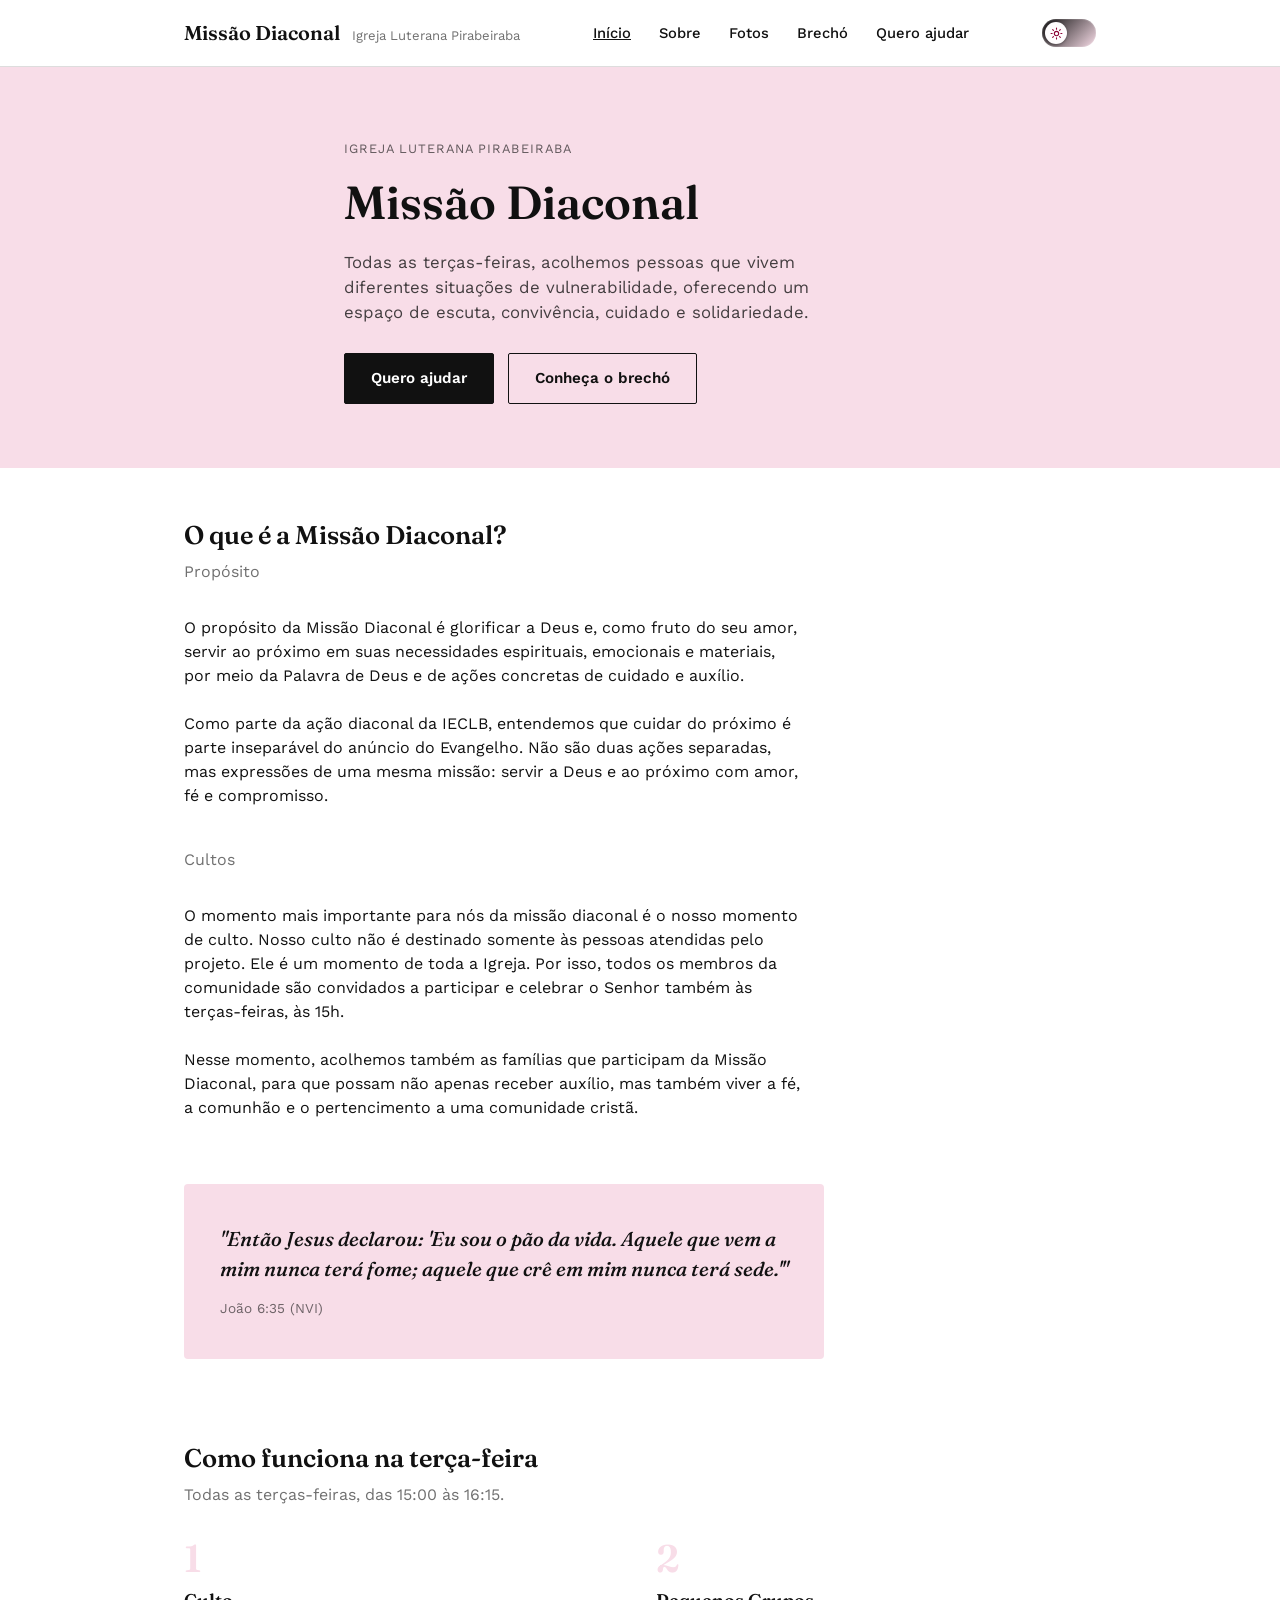
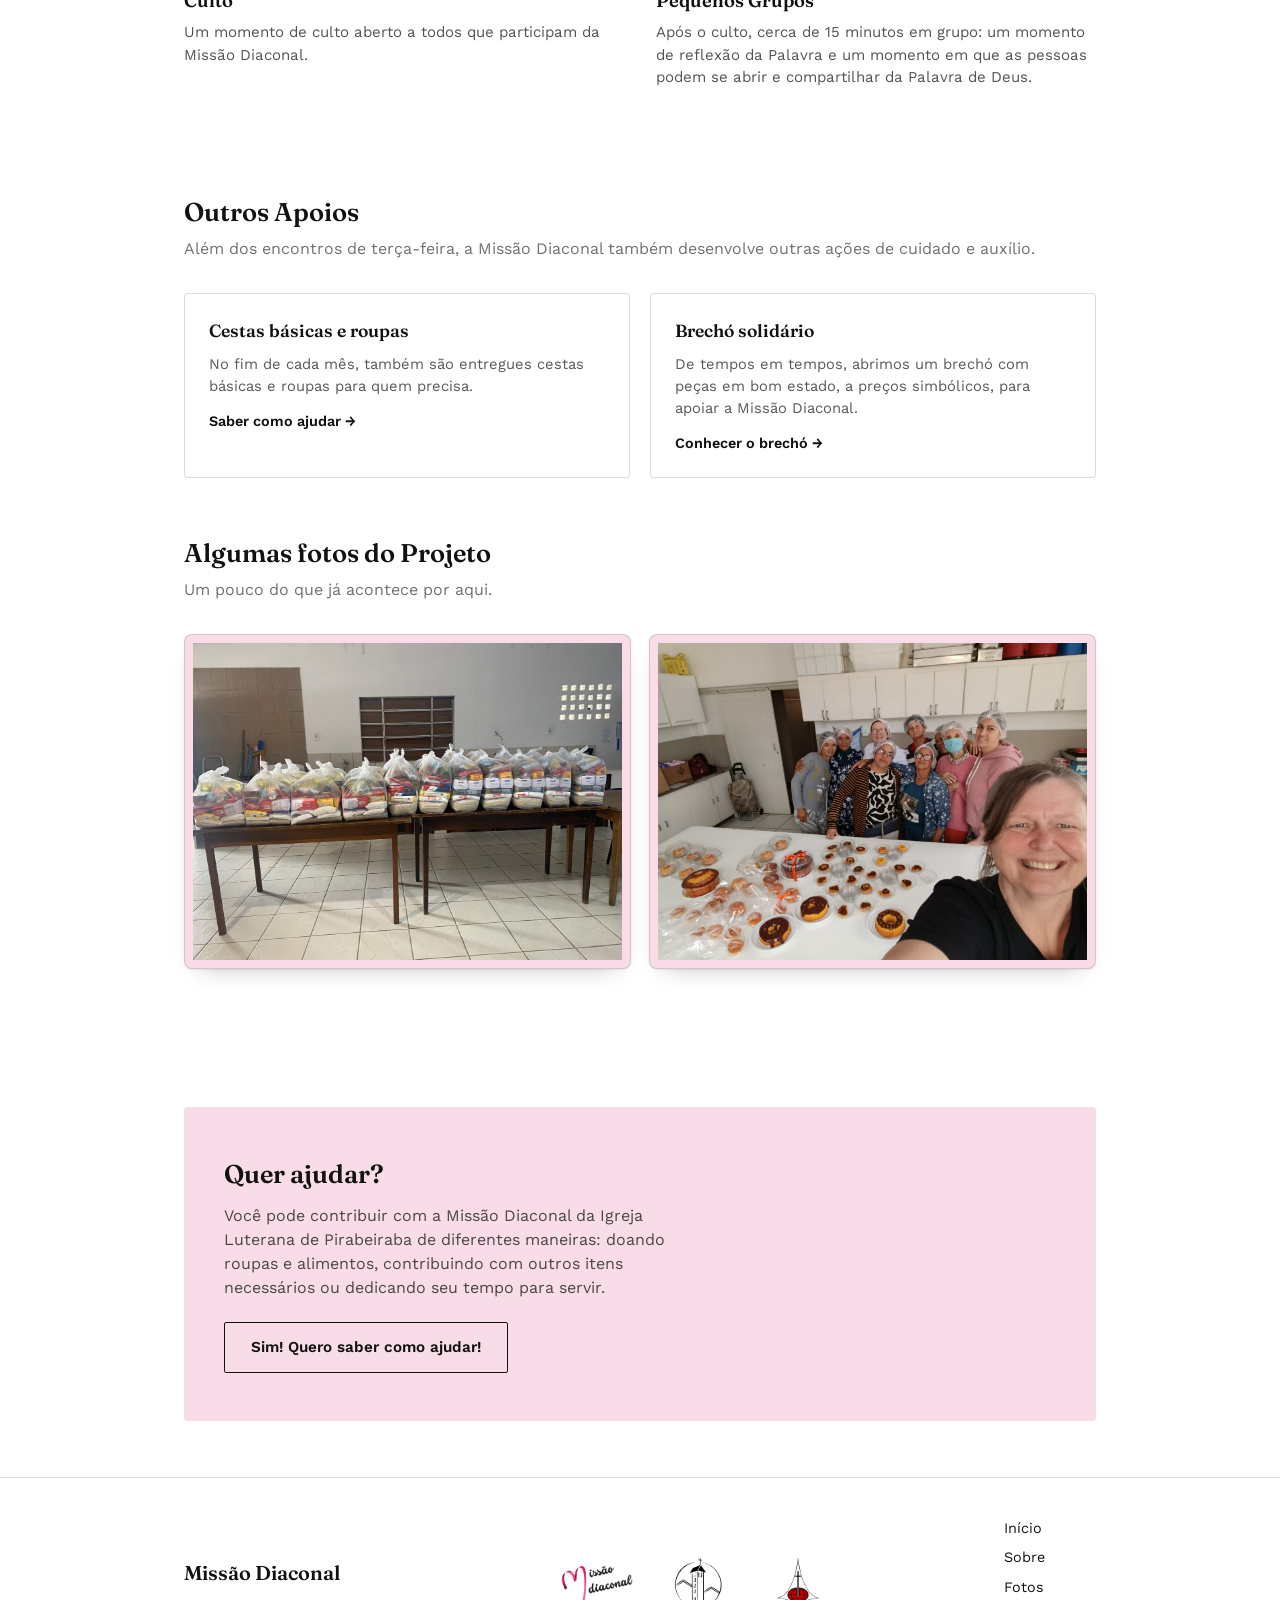
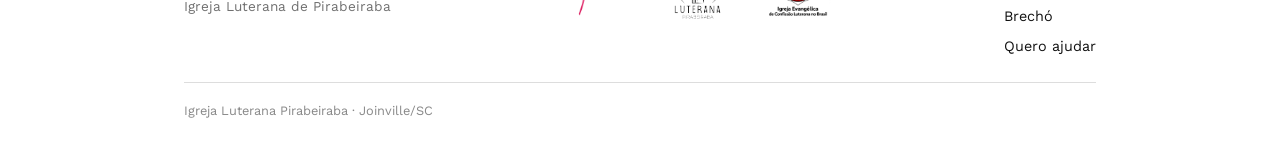
==== index.html @ 66d5d5a7 "Versão 1.2.1 - Atualiza a cor do tema para branco em ajudar.html, brecho.html e index.html" ====
<!DOCTYPE html>
<html lang="pt-BR">

<head>
<script>
(function(){
  var t = localStorage.getItem('md-theme');
  if(!t){ t = window.matchMedia('(prefers-color-scheme: dark)').matches ? 'dark' : 'light'; }
  if(t === 'dark'){ document.documentElement.setAttribute('data-theme','dark'); }
})();
</script>
<meta charset="UTF-8">
<meta name="viewport" content="width=device-width, initial-scale=1.0">
<title>Home — Missão Diaconal</title>
<meta name="description" content="Missão Diaconal da Igreja Luterana de Pirabeiraba: acolhimento, culto de terça-feira e apoio a quem vive situações de vulnerabilidade.">
<link rel="canonical" href="https://luterana-pirabeiraba.github.io/missao-diaconal/index.html">
<meta name="theme-color" content="#ffffff">
<meta property="og:type" content="website">
<meta property="og:locale" content="pt_BR">
<meta property="og:site_name" content="Missão Diaconal — Igreja Luterana Pirabeiraba">
<meta property="og:title" content="Missão Diaconal — Igreja Luterana Pirabeiraba">
<meta property="og:description" content="Missão Diaconal da Igreja Luterana de Pirabeiraba: acolhimento, culto de terça-feira e apoio a quem vive situações de vulnerabilidade.">
<meta property="og:url" content="https://luterana-pirabeiraba.github.io/missao-diaconal/index.html">
<meta property="og:image" content="https://luterana-pirabeiraba.github.io/missao-diaconal/img/logos/logo_missao_diaconal1.png">
<meta name="twitter:card" content="summary_large_image">
<link rel="preconnect" href="https://fonts.googleapis.com">
<link rel="preconnect" href="https://fonts.gstatic.com" crossorigin>
<link href="https://fonts.googleapis.com/css2?family=Fraunces:ital,opsz,wght@0,9..144,400;0,9..144,600;1,9..144,500&family=Work+Sans:wght@400;500;600&display=swap" rel="stylesheet">
<link rel="stylesheet" href="css/style.css">
<link rel="icon" type="image/png" href="img/logos/logo_missao_diaconal4.png">
</head>

<body>

<header class="site-header">
  <div class="wrap header-inner">
    <div class="brand-block">
      <a href="index.html" class="brand">Missão Diaconal</a>
      <a href="https://linktr.ee/luteranapirabeiraba" target="_blank" rel="noopener" class="brand-sub">Igreja Luterana Pirabeiraba</a>
    </div>

    <nav class="main-nav" id="main-nav" aria-label="Navegação principal">
      <a href="index.html#" aria-current="page">Início</a>
      <a href="#sobre">Sobre</a>
      <a href="#fotos">Fotos</a>
      <a href="brecho.html">Brechó</a>
      <a href="ajudar.html">Quero ajudar</a>
    </nav>

    <div class="header-actions">
      <button class="theme-toggle" id="theme-toggle" type="button" aria-label="Alternar modo escuro">
        <span class="toggle-knob">
          <svg class="icon-sun" viewBox="0 0 24 24" fill="none" stroke="currentColor" stroke-width="2" stroke-linecap="round" stroke-linejoin="round"><circle cx="12" cy="12" r="4"></circle><path d="M12 2v2M12 20v2M4.93 4.93l1.41 1.41M17.66 17.66l1.41 1.41M2 12h2M20 12h2M6.34 17.66l-1.41 1.41M19.07 4.93l-1.41 1.41"/></svg>
          <svg class="icon-moon" viewBox="0 0 24 24" fill="none" stroke="currentColor" stroke-width="2" stroke-linecap="round" stroke-linejoin="round"><path d="M21 12.79A9 9 0 1 1 11.21 3 7 7 0 0 0 21 12.79z"/></svg>
        </span>
      </button>

      <button class="menu-toggle" id="menu-toggle" aria-label="Abrir menu" aria-expanded="false" aria-controls="main-nav">
        <span></span>
      </button>
    </div>
  </div>
</header>

<section class="hero" id="topo">
  <div class="wrap hero-inner">
    <p class="eyebrow">Igreja Luterana Pirabeiraba</p>
    <h1>Missão Diaconal</h1>
    <p class="hero-lede">
      Todas as terças-feiras, acolhemos pessoas que vivem diferentes
      situações de vulnerabilidade, oferecendo um espaço de
      escuta, convivência, cuidado e solidariedade.
    </p>
    <div class="hero-actions">
      <a href="ajudar.html" class="btn btn-primary">Quero ajudar</a>
      <a href="brecho.html" class="btn btn-outline">Conheça o brechó</a>
    </div>
  </div>
</section>

<main class="wrap">

  <section class="section" id="sobre">
    <h2 class="section-label">O que é a Missão Diaconal?</h2>
    <p class="section-lede">Propósito</p>
    <div class="about-inner">
      <p>
        O propósito da Missão Diaconal é glorificar a Deus
        e, como fruto do seu amor, servir ao próximo em
        suas necessidades espirituais, emocionais e
        materiais, por meio da Palavra de Deus e de ações
        concretas de cuidado e auxílio.
        <br><br>
        Como parte da ação diaconal da IECLB, entendemos
        que cuidar do próximo é parte inseparável do anúncio
        do Evangelho. Não são duas ações separadas, mas
        expressões de uma mesma missão: servir a Deus e
        ao próximo com amor, fé e compromisso.
      </p>
    </div>
    <br>
    <p class="section-lede">Cultos</p>
    <div class="about-inner">
      <p>
        O momento mais importante para nós da missão diaconal é
        o nosso momento de culto.
        Nosso culto não é destinado somente às
        pessoas atendidas pelo projeto.
        Ele é um momento de toda a Igreja.
        Por isso, todos os membros da comunidade
        são convidados a participar e celebrar o
        Senhor também às terças-feiras, às 15h.
        <br><br>
        Nesse momento, acolhemos também as
        famílias que participam da Missão Diaconal,
        para que possam não apenas receber auxílio,
        mas também viver a fé, a comunhão e o
        pertencimento a uma comunidade cristã.
      </p>
    </div>
  </section>

  <section class="verse-section">
    <div class="verse-block">
      <p class="verse-text">
        "Então Jesus declarou: 'Eu sou o pão da vida.
        Aquele que vem a mim nunca terá fome;
        aquele que crê em mim nunca terá sede.'"
      </p>
      <p class="verse-ref">João 6:35 (NVI)</p>
    </div>
  </section>

  <section class="steps-section">
    <h2 class="section-label">Como funciona na terça-feira</h2>
    <p class="section-lede">
      Todas as terças-feiras, das 15:00 às 16:15.
    </p>

    <div class="steps-grid">
      <div class="step">
        <div class="step-num">1</div>
        <h3>Culto</h3>
        <p>Um momento de culto aberto a todos que participam
          da Missão Diaconal.</p>
      </div>

      <div class="step">
        <div class="step-num">2</div>
        <h3>Pequenos Grupos</h3>
        <p>Após o culto, cerca de 15 minutos em grupo: um
          momento de reflexão da Palavra e um momento em
          que as pessoas podem se abrir e compartilhar
          da Palavra de Deus.</p>
      </div>

    </div>
  </section>

  <section class="section">
    <h2 class="section-label">Outros Apoios</h2>
    <p class="section-lede">
      Além dos encontros de terça-feira,
      a Missão Diaconal também desenvolve
      outras ações de cuidado e auxílio.
    </p>

    <div class="link-card-grid">
      <a href="ajudar.html" class="inline-link-card">
        <h3>Cestas básicas e roupas</h3>
        <p>No fim de cada mês, também são entregues cestas
          básicas e roupas para quem precisa.</p>
          <span class="arrow">Saber como ajudar →</span>
      </a>

      <a href="brecho.html" class="inline-link-card">
        <h3>Brechó solidário</h3>
        <p>De tempos em tempos, abrimos um brechó com peças em bom estado,
          a preços simbólicos, para apoiar a Missão Diaconal.</p>
        <span class="arrow">Conhecer o brechó →</span>
      </a>
    </div>

  </section>

  <section class="gallery-section" id="fotos">
    <h2 class="section-label">Algumas fotos do Projeto</h2>
    <p class="section-lede">
      Um pouco do que já acontece por aqui.
    </p>

    <div class="gallery-grid">

      <div class="gallery-item">
        <img src="img/missao_diaconal/cestas_basicas.jpeg" alt="Cestas Básicas" loading="lazy">
      </div>

      <div class="gallery-item">
        <img src="img/missao_diaconal/curso_culinaria_2025.jpeg" alt="Curso de Culínaria 2025" loading="lazy">
      </div>

    </div>
  </section>

  <section class="cta-band">
    <div class="cta-band-inner">
      <h2>Quer ajudar?</h2>
      <p>
        Você pode contribuir com a Missão Diaconal
        da Igreja Luterana de Pirabeiraba de
        diferentes maneiras: doando roupas e
        alimentos, contribuindo com outros itens
        necessários ou dedicando seu tempo para servir.
      </p>
      <a href="ajudar.html" class="btn btn-outline">
        Sim! Quero saber como ajudar!
      </a>
    </div>
  </section>

</main>

<footer class="site-footer">
  <div class="wrap">

    <div class="footer-top">

      <div class="footer-brand">
        <span class="brand">Missão Diaconal</span>
        <p>Igreja Luterana de Pirabeiraba</p>
      </div>

      <div class="footer-logos" aria-hidden="true">
        <img
          src="img/logos/logo_missao_diaconal3.png"
          alt="Missão Diaconal"
          class="footer-logo"
        >

        <img
          src="img/logos/logo_igreja_preto.png"
          alt="Igreja Luterana Pirabeiraba"
          class="footer-logo"
        >

        <img
          src="img/logos/logo_IECLB.png"
          alt="IECLB"
          class="footer-logo"
        >
      </div>

      <nav class="footer-nav" aria-label="Links do rodapé">
        <a href="index.html#">Início</a>
        <a href="#sobre">Sobre</a>
        <a href="#fotos">Fotos</a>
        <a href="brecho.html">Brechó</a>
        <a href="ajudar.html">Quero ajudar</a>
      </nav>

    </div>

    <div class="footer-bottom">
      <span>Igreja Luterana Pirabeiraba · Joinville/SC</span>
    </div>

  </div>
</footer>

<script src="js/main.js" defer></script>
</body>
</html>
---- css/style.css ----
/* ===========================================================
   ESTILO DO SITE — Missão Diaconal
   Este arquivo controla a aparência das páginas
   Editar aqui muda o site inteiro.
   =========================================================== */

/* ---------- Cores e fontes (mude aqui para trocar a paleta) ---------- */
:root{
  --white: #FFFFFF;
  --black: #111111;
  --beige: #EDE5D8;
  --beige-deep: #DCC9A3;
  --tertiary: #F8DDE8;
  --line: rgba(var(--ink-rgb),0.14);
  --ink-rgb: 17,17,17;
  --btn-primary-hover: #322f2b;
  --font-display: "Fraunces", serif;
  --font-body: "Work Sans", sans-serif;
}

/* ---------- Modo escuro ----------
   Ativado via [data-theme="dark"] no <html>, controlado pelo botão
   .theme-toggle (ver main.js). Fica salvo no localStorage. */
[data-theme="dark"]{
  --white: #0D0D0D;
  --black: #FFFDFE;
  --beige: #211219;
  --beige-deep: #D90769;
  --tertiary: #D90769;
  --ink-rgb: 255,253,254;
  --btn-primary-hover: #DAD8D8;
}
[data-theme="dark"] .site-header{ background: var(--white); }
[data-theme="dark"] .modal-overlay{ background: rgba(0,0,0,0.72); }
[data-theme="dark"] .footer-logo{ background: #FFFDFE; }

*{ box-sizing: border-box; }
html{ scroll-behavior: smooth; }
body{
  margin:0;
  background: var(--white);
  color: var(--black);
  font-family: var(--font-body);
  line-height: 1.5;
  transition: background 0.25s ease, color 0.25s ease;
}
a{ color: inherit; }
img{ max-width: 100%; display:block; }
.wrap{ max-width: 960px; margin: 0 auto; padding: 0 24px; }
:focus-visible{ outline: 2px solid var(--black); outline-offset: 3px; }

/* ---------- Cabeçalho (header) ---------- */
.site-header{ border-bottom: 1px solid var(--line); position: sticky; top:0; background: var(--white); z-index: 40; }
.header-inner{ display:flex; align-items:center; justify-content: space-between; gap: 20px; padding: 18px 24px; position: relative; }
.brand-block{ display:flex; align-items:baseline; gap: 12px; flex-wrap: wrap; }
.brand{ font-family: var(--font-display); font-weight: 600; font-size: 1.25rem; text-decoration:none; }
.brand-sub{ font-size: 0.82rem; color: rgba(var(--ink-rgb),0.6); text-decoration:none; }
a.brand-sub:hover{ text-decoration: underline; }

.main-nav{ display:flex; align-items:center; gap: 28px; }
.main-nav a{ font-size: 0.92rem; text-decoration:none; font-weight: 500; }
.main-nav a:hover{ text-decoration: underline; }
.main-nav a[aria-current="page"]{ text-decoration: underline; }

.header-actions{ display:flex; align-items:center; gap: 14px; }

.menu-toggle{
  display:none;
  background:none; border: 1px solid var(--black); border-radius: 2px;
  width: 40px; height: 36px; cursor:pointer;
  align-items:center; justify-content:center;
}
.menu-toggle span, .menu-toggle span::before, .menu-toggle span::after{
  content:""; display:block; width: 18px; height: 2px; background: var(--black); position:relative;
}
.menu-toggle span::before{ position:absolute; top:-6px; }
.menu-toggle span::after{ position:absolute; top:6px; }

/* Menu vira "hambúrguer" em telas pequenas (celular) */
@media (max-width: 720px){
  .main-nav{
    position: absolute; top: 100%; left:0; right:0;
    background: var(--white); border-bottom: 1px solid var(--line);
    flex-direction: column; align-items: flex-start; gap: 0;
    padding: 8px 24px 18px; display:none;
  }
  .main-nav.open{ display:flex; }
  .main-nav a{ padding: 10px 0; width:100%; }
  .menu-toggle{ display:flex; }
}

/* ---------- Hero (banner de topo) ---------- */
.hero{ background: var(--tertiary); padding: 72px 0 64px; }
.hero-small{ padding: 48px 0 40px; }
.hero-inner{ max-width: 640px; }
.eyebrow{
  font-size: 0.8rem; letter-spacing: 0.08em; text-transform: uppercase;
  color: rgba(var(--ink-rgb),0.65); margin: 0 0 18px;
}
.hero h1{
  font-family: var(--font-display); font-weight: 600;
  font-size: clamp(2rem, 4.5vw, 2.9rem); line-height: 1.15; margin: 0 0 20px;
}
.hero-sub{ font-family: var(--font-display); font-size: 1.1rem; color: rgba(var(--ink-rgb),0.75); margin: 0 0 16px; }
.hero-lede{ font-size: 1.05rem; max-width: 52ch; color: rgba(var(--ink-rgb),0.78); margin: 0 0 28px; }
.hero-actions{ display:flex; gap: 14px; flex-wrap: wrap; }

/* ---------- Botões ---------- */
.btn{
  display:inline-block; font-family: var(--font-body); font-weight: 600; font-size: 0.95rem;
  padding: 13px 26px; border-radius: 2px; text-decoration:none; border: 1px solid var(--black);
  transition: background 0.2s ease, color 0.2s ease; cursor:pointer;
}
.btn-primary{ background: var(--black); color: var(--white); }
.btn-primary:hover{ background: var(--btn-primary-hover); }
.btn-outline{ background: transparent; color: var(--black); }
.btn-outline:hover{ background: var(--black); color: var(--white); }

/* ---------- Títulos de seção (usado nas duas páginas) ---------- */
.section{ padding: 48px 0; }
.section-label{ font-family: var(--font-display); font-weight: 600; font-size: 1.6rem; margin: 0 0 6px; }
.section-lede{ color: rgba(var(--ink-rgb),0.6); margin: 0 0 32px; }

/* ---------- Vitrine "O que temos" (index.html) ---------- */
.vitrine-section{ padding: 64px 0 24px; }
.vitrine-grid{ display:grid; grid-template-columns: repeat(auto-fit, minmax(210px, 1fr)); gap: 22px; }
.product-card{
  background: var(--white); border: 1px solid var(--line); border-radius: 6px;
  overflow:hidden; display:flex; flex-direction:column;
}
.product-media{
  background: var(--tertiary); aspect-ratio: 4 / 3;
  display:flex; align-items:center; justify-content:center; color: rgba(var(--ink-rgb),0.55);
}
.product-media svg{ width: 56px; height: 56px; }
.product-media img{ width: 100%; height: 100%; object-fit: cover; }
.product-body{ padding: 16px 18px 18px; position:relative; }
.product-body::before{
  content:""; position:absolute; left: 18px; top: -9px; width: 9px; height: 9px;
  border-radius: 50%; border: 1.5px solid var(--black); background: var(--white);
}
.product-name{ font-family: var(--font-display); font-weight: 600; font-size: 1.05rem; margin: 6px 0 2px; }
.product-meta{ font-size: 0.85rem; color: rgba(var(--ink-rgb),0.65); margin: 0 0 10px; }
.product-footer{ display:flex; align-items:center; justify-content: space-between; gap: 10px; }
.product-price{ font-weight: 600; }
.link-btn{
  background:none; border:none; font: inherit; font-weight: 600; font-size: 0.85rem;
  text-decoration: underline; cursor:pointer; padding: 4px 0; color: var(--black);
}
.vitrine-note{ font-size: 0.85rem; color: rgba(var(--ink-rgb),0.55); margin: 24px 0 0; }

/* ---------- Modal "Ver detalhes" (index.html) ---------- */
.modal-overlay{
  position: fixed; inset: 0; background: rgba(var(--ink-rgb),0.5);
  display:none; align-items:center; justify-content:center; padding: 20px; z-index: 100;
}
.modal-overlay.open{ display:flex; }
.modal-box{ background: var(--white); border-radius: 6px; max-width: 380px; width:100%; padding: 28px 26px; position:relative; }
.modal-close{ position:absolute; top: 14px; right: 14px; background:none; border:none; font-size: 1.3rem; line-height:1; cursor:pointer; color: var(--black); }
.modal-box h3{ font-family: var(--font-display); font-size: 1.3rem; margin: 6px 0 4px; }
.modal-box .product-meta{ margin-bottom: 14px; }
.modal-contact{ font-size: 0.9rem; color: rgba(var(--ink-rgb),0.7); margin-top: 14px; }

/* ---------- Faixa de destaque "Quer ajudar?" ---------- */
.cta-band{ background: var(--tertiary); border-radius: 4px; margin: 56px 0; padding: 48px 40px; }
.cta-band-inner{ max-width: 480px; }
.cta-band h2{ font-family: var(--font-display); font-weight: 600; font-size: 1.6rem; margin: 0 0 10px; }
.cta-band p{ color: rgba(var(--ink-rgb),0.75); margin: 0 0 22px; }

/* ---------- "Como posso ajudar?" em 3 passos ---------- */
.steps-section{ padding: 24px 0 56px; }
.steps-grid{ display:grid; grid-template-columns: repeat(auto-fit, minmax(220px,1fr)); gap: 32px; margin-top: 28px; }
.step-num{ font-family: var(--font-display); font-size: 2.4rem; font-weight: 600; color: var(--tertiary); line-height:1; margin-bottom: 10px; }
.step h3{ font-family: var(--font-display); font-size: 1.15rem; font-weight: 600; margin: 0 0 6px; }
.step p{ margin:0; color: rgba(var(--ink-rgb),0.72); font-size: 0.94rem; }

/* ---------- Cartões de necessidade / info institucional (as duas páginas) ---------- */
.needs-section{ padding: 8px 0 56px; }
.tags-grid{ display:grid; grid-template-columns: repeat(auto-fill, minmax(230px, 1fr)); gap: 20px; }
.tag-card{
  position: relative; background: var(--white); border: 1px solid var(--line);
  border-radius: 3px 12px 12px 3px; padding: 22px 20px 20px 30px;
}
.tag-card::before{
  content:""; position:absolute; left: 12px; top: 22px; width: 8px; height: 8px;
  border-radius: 50%; border: 1.5px solid var(--black); background: var(--white);
}
.tag-card::after{
  content:""; position:absolute; left: 0; top: 0; bottom: 0; width: 1px;
  background: repeating-linear-gradient(to bottom, var(--line) 0 4px, transparent 4px 8px);
}
.tag-urgent{
  display:inline-block; font-size: 0.7rem; letter-spacing: 0.06em; text-transform: uppercase;
  color: var(--black); background: var(--tertiary); padding: 3px 9px; border-radius: 2px; margin-bottom: 10px;
}
.tag-card h3{ font-family: var(--font-display); font-size: 1.05rem; font-weight: 600; margin: 0 0 6px; }
.tag-card p{ font-size: 0.9rem; color: rgba(var(--ink-rgb),0.72); margin: 0; }

.info-grid{ display:grid; grid-template-columns: repeat(auto-fit, minmax(220px, 1fr)); gap: 20px; }
.info-card{ position: relative; background: var(--tertiary); border-radius: 4px; padding: 26px 22px; }
.info-card h2{ font-family: var(--font-display); font-weight: 600; font-size: 1.25rem; margin: 0 0 6px; }
.tag-hole{ position:absolute; top: 18px; right: 18px; width: 10px; height: 10px; border-radius: 50%; border: 1.5px solid var(--black); }
.info-card p{ margin:0; color: rgba(var(--ink-rgb),0.78); }
.info-card a{ text-decoration: underline; }
.info-placeholder{ font-style: italic; color: rgba(var(--ink-rgb),0.5); }

/* ---------- Fotos e divulgação (index.html) ---------- */
.gallery-section{ padding: 8px 0 56px; }
.gallery-grid{
  display:grid; grid-template-columns: repeat(auto-fill, minmax(300px, 1fr));
  gap: 18px; margin-bottom: 26px;
}
.gallery-item{
  aspect-ratio: 4 / 3;
  background: var(--tertiary);
  border: 1px solid var(--line);
  border-radius: 8px;
  overflow: hidden;
  display:flex; align-items:center; justify-content:center;
  text-align:center; padding: 8px;
  font-size: 0.78rem; color: rgba(var(--ink-rgb),0.5);
  box-shadow: 0 1px 2px rgba(var(--ink-rgb),0.06), 0 10px 24px -16px rgba(var(--ink-rgb),0.4);
  transition: box-shadow 0.25s ease;
}
.gallery-item:hover{
  box-shadow: 0 1px 2px rgba(var(--ink-rgb),0.08), 0 16px 30px -14px rgba(var(--ink-rgb),0.45);
}
.gallery-item img{
  width: 100%;
  height: 100%;
  object-fit: cover;
  border-radius: 0;
  transition: transform 0.5s ease;
}
.gallery-item:hover img{
  transform: scale(1.045);
}

/* ---------- Sobre o projeto (index.html) ---------- */
.about-section{ padding: 8px 0 64px; }
.about-inner{ max-width: 62ch; }
.about-tag{
  display:inline-block; margin-top: 16px; font-size: 0.78rem; letter-spacing: 0.04em;
  color: rgba(var(--ink-rgb),0.55); border-top: 1px solid var(--line); padding-top: 12px;
}

/* ---------- Versículo ---------- */
.verse-section{ padding: 0 0 56px; }
.verse-block{
  background: var(--tertiary); border-radius: 4px; padding: 40px 36px; max-width: 640px;
}
.verse-text{
  font-family: var(--font-display); font-style: italic; font-weight: 500;
  font-size: 1.25rem; line-height: 1.5; margin: 0 0 14px; color: var(--black);
}
.verse-ref{ font-size: 0.85rem; color: rgba(var(--ink-rgb),0.6); margin:0; }

/* ---------- Card de link (ex.: home -> página do brechó) ---------- */
.link-card-grid{ display:grid; grid-template-columns: repeat(auto-fit, minmax(240px, 1fr)); gap: 20px; }
.inline-link-card{
  display:block; background: var(--white); border: 1px solid var(--line); border-radius: 4px;
  padding: 24px 24px 22px; text-decoration:none;
}
.inline-link-card:hover{ border-color: var(--black); }
.inline-link-card h3{ font-family: var(--font-display); font-weight:600; font-size:1.1rem; margin:0 0 8px; }
.inline-link-card p{ margin:0 0 12px; font-size:0.92rem; color: rgba(var(--ink-rgb),0.7); }
.inline-link-card .arrow{ font-weight:600; font-size: 0.9rem; }
.info-card-static{
  background: var(--white); border: 1px solid var(--line); border-radius: 4px; padding: 24px 24px 22px;
}
.info-card-static h3{ font-family: var(--font-display); font-weight:600; font-size:1.1rem; margin:0 0 8px; }
.info-card-static p{ margin:0; font-size:0.92rem; color: rgba(var(--ink-rgb),0.7); }

/* ---------- Mapa (ajudar.html) ---------- */
.map-frame{ width: 100%; height: 340px; border-radius: 4px; overflow: hidden; border: 1px solid var(--line); margin-bottom: 18px; }
.map-actions{ display:flex; gap: 14px; flex-wrap: wrap; }
.back-link{ display:inline-block; margin-top: 4px; }

/* ---------- Rodapé (footer) ---------- */
.site-footer{ border-top: 1px solid var(--line); padding: 40px 0 28px; }

.footer-top{
  display:flex;
  flex-wrap: wrap;
  justify-content: space-between;
  align-items: center;
  gap: 24px;
  margin-bottom: 24px;
}

.footer-brand{
  display:flex;
  flex-direction: column;
  gap: 4px;
  min-width: 0;
}
.footer-brand .brand{ display:block; margin-bottom: 4px; }
.footer-brand p{ margin:0; font-size: 0.85rem; color: rgba(var(--ink-rgb),0.6); }

.footer-logos{
  display:flex;
  gap: 10px;
  align-items:center;
  flex-wrap: wrap;
  min-width: 0;
  order: 2;
}
.footer-logo{
  width: 90px; height: 90px;
  border-radius: 50%;
  object-fit: cover;
  background: var(--white);
  flex-shrink: 0;
}

.footer-nav{
  display:flex;
  flex-direction:column;
  gap: 8px;
  flex-shrink: 0;
  min-width: 0;
  order: 3;
}
.footer-nav a{ font-size: 0.9rem; text-decoration:none; }
.footer-nav a:hover{ text-decoration:underline; }

.footer-bottom{
  border-top: 1px solid var(--line); padding-top: 18px;
  font-size: 0.8rem; color: rgba(var(--ink-rgb),0.5);
  display:flex; flex-wrap:wrap; justify-content: space-between; gap: 8px;
}

@media (max-width: 640px){
  .cta-band{ padding: 36px 24px; }

  .footer-top{
    flex-direction: column;
    align-items: flex-start;
    gap: 18px;
  }
  .footer-logos{
    order: 2;
    width: 100%;
    justify-content: flex-start;
  }
  .footer-nav{
    order: 3;
    width: 100%;
    flex-direction: row;
    flex-wrap: wrap;
    gap: 12px 16px;
  }
  .footer-logo{ width: 100px; height: 100px; }
}

@media (max-width: 400px){
  .footer-logo{ width: 75px; height: 75px; }
}

/* ---------- Botão de modo escuro/noite ---------- */
.theme-toggle{
  --tt-w: 54px;
  --tt-h: 28px;
  position: relative;
  width: var(--tt-w);
  height: var(--tt-h);
  flex-shrink: 0;
  padding: 0;
  border: none;
  border-radius: 999px;
  cursor: pointer;
  background: linear-gradient(135deg, #0D0D0D 0%, var(--tertiary) 100%);
  box-shadow: inset 0 0 0 1px rgba(255,252,255,0.12);
  transition: background 0.35s ease, box-shadow 0.2s ease;
}
.theme-toggle:hover{ box-shadow: inset 0 0 0 1px rgba(255,253,254,0.12), 0 0 0 4px rgba(248,221,232,0.22); }
.theme-toggle:focus-visible{ outline: 2px solid var(--tertiary); outline-offset: 3px; }

[data-theme="dark"] .theme-toggle{
  background: linear-gradient(135deg, #D90769 0%, #D90769 100%);
}

.theme-toggle .toggle-knob{
  position: absolute;
  top: 3px; left: 3px;
  width: calc(var(--tt-h) - 6px);
  height: calc(var(--tt-h) - 6px);
  border-radius: 50%;
  background: #FFFDFE;
  display:flex; align-items:center; justify-content:center;
  box-shadow: 0 1px 3px rgba(13,13,13,0.4);
  transition: transform 0.35s cubic-bezier(.4,0,.2,1);
}
[data-theme="dark"] .theme-toggle .toggle-knob{
  transform: translateX(calc(var(--tt-w) - var(--tt-h)));
}

.theme-toggle svg{ width: 13px; height: 13px; }
.theme-toggle .icon-sun{ display:block; color: #8C0436; }
.theme-toggle .icon-moon{ display:none; color: var(--tertiary); }
[data-theme="dark"] .theme-toggle .icon-sun{ display:none; }
[data-theme="dark"] .theme-toggle .icon-moon{ display:block; }
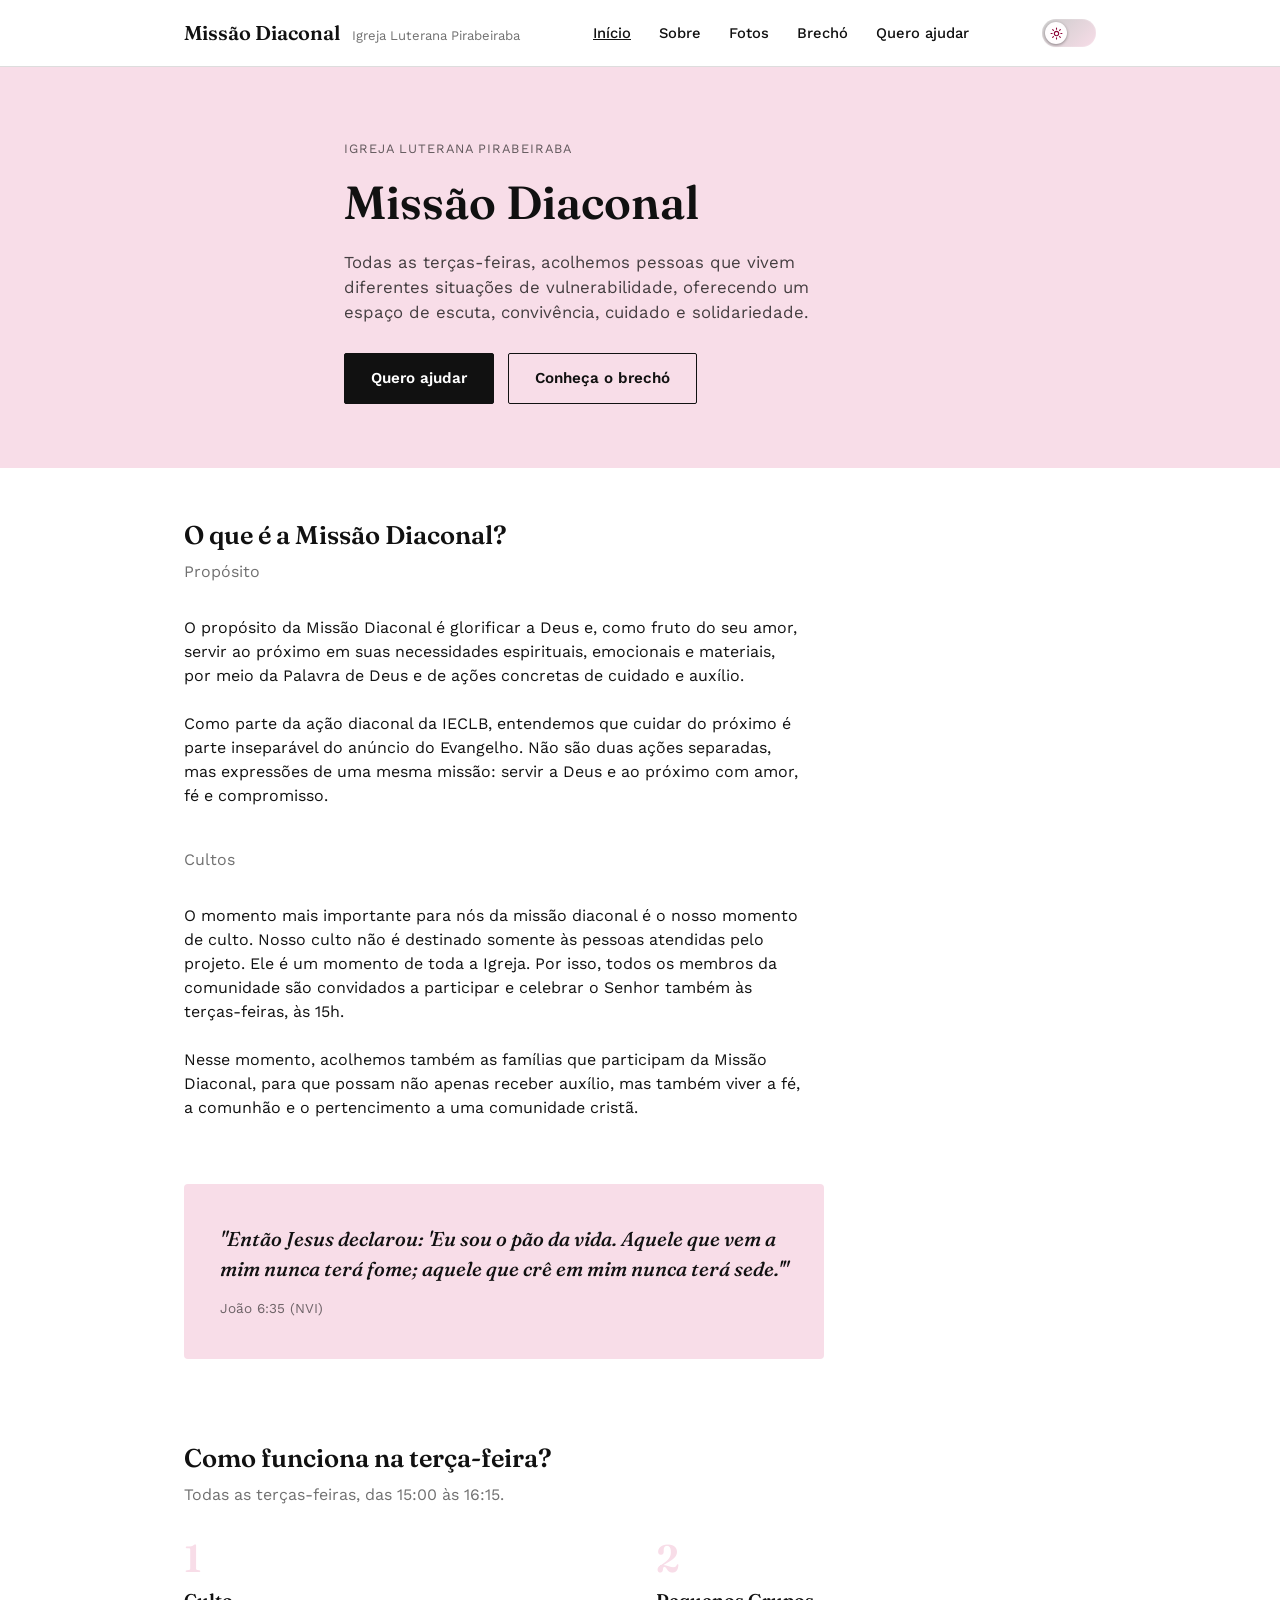
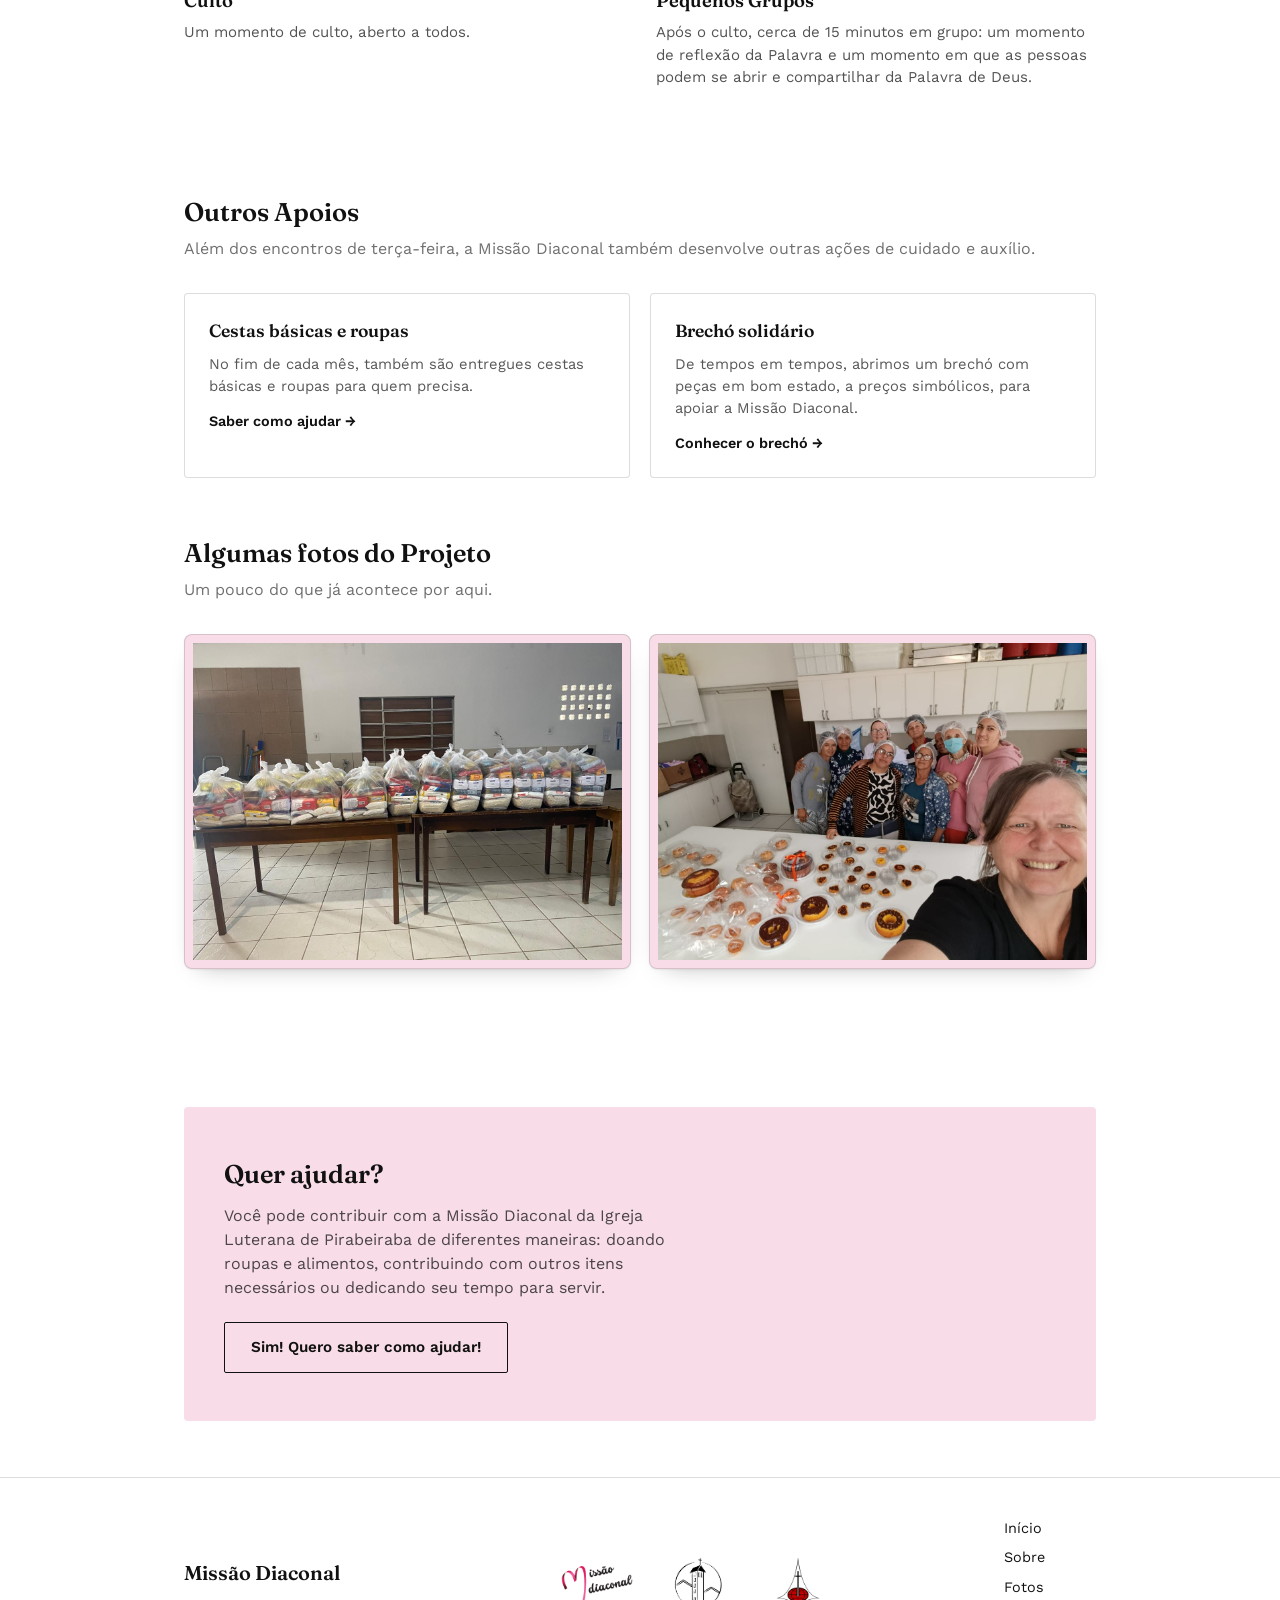
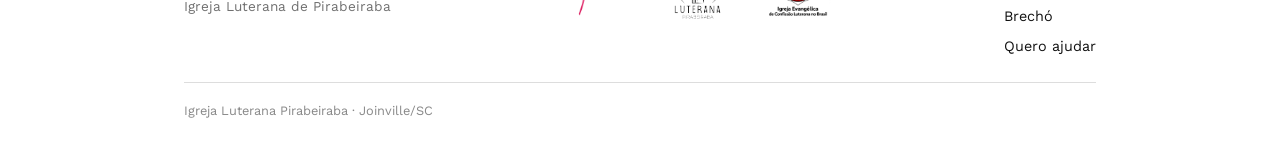
==== commit 7c57d34a: "Versão 1.2.3 - Ajusta cores e fontes no CSS - Corrige texto na seção "Como funciona na terça-feira?"" ====
--- a/index.html
+++ b/index.html
@@ -132,7 +132,7 @@
   </section>
 
   <section class="steps-section">
-    <h2 class="section-label">Como funciona na terça-feira</h2>
+    <h2 class="section-label">Como funciona na terça-feira?</h2>
     <p class="section-lede">
       Todas as terças-feiras, das 15:00 às 16:15.
     </p>
@@ -141,8 +141,7 @@
       <div class="step">
         <div class="step-num">1</div>
         <h3>Culto</h3>
-        <p>Um momento de culto aberto a todos que participam
-          da Missão Diaconal.</p>
+        <p>Um momento de culto, aberto a todos.</p>
       </div>
 
       <div class="step">
--- a/css/style.css
+++ b/css/style.css
@@ -13,7 +13,7 @@
   --tertiary: #F8DDE8;
   --line: rgba(var(--ink-rgb),0.14);
   --ink-rgb: 17,17,17;
-  --btn-primary-hover: #322f2b;
+  --btn-primary-hover: #1d1d1d;
   --font-display: "Fraunces", serif;
   --font-body: "Work Sans", sans-serif;
 }
@@ -369,7 +369,7 @@
   border: none;
   border-radius: 999px;
   cursor: pointer;
-  background: linear-gradient(135deg, #0D0D0D 0%, var(--tertiary) 100%);
+  background: linear-gradient(135deg, #cbcbcb 0%, var(--tertiary) 100%);
   box-shadow: inset 0 0 0 1px rgba(255,252,255,0.12);
   transition: background 0.35s ease, box-shadow 0.2s ease;
 }
@@ -377,7 +377,7 @@
 .theme-toggle:focus-visible{ outline: 2px solid var(--tertiary); outline-offset: 3px; }
 
 [data-theme="dark"] .theme-toggle{
-  background: linear-gradient(135deg, #D90769 0%, #D90769 100%);
+  background: linear-gradient(135deg, var(--tertiary) 0%, #D90769 100%);
 }
 
 .theme-toggle .toggle-knob{
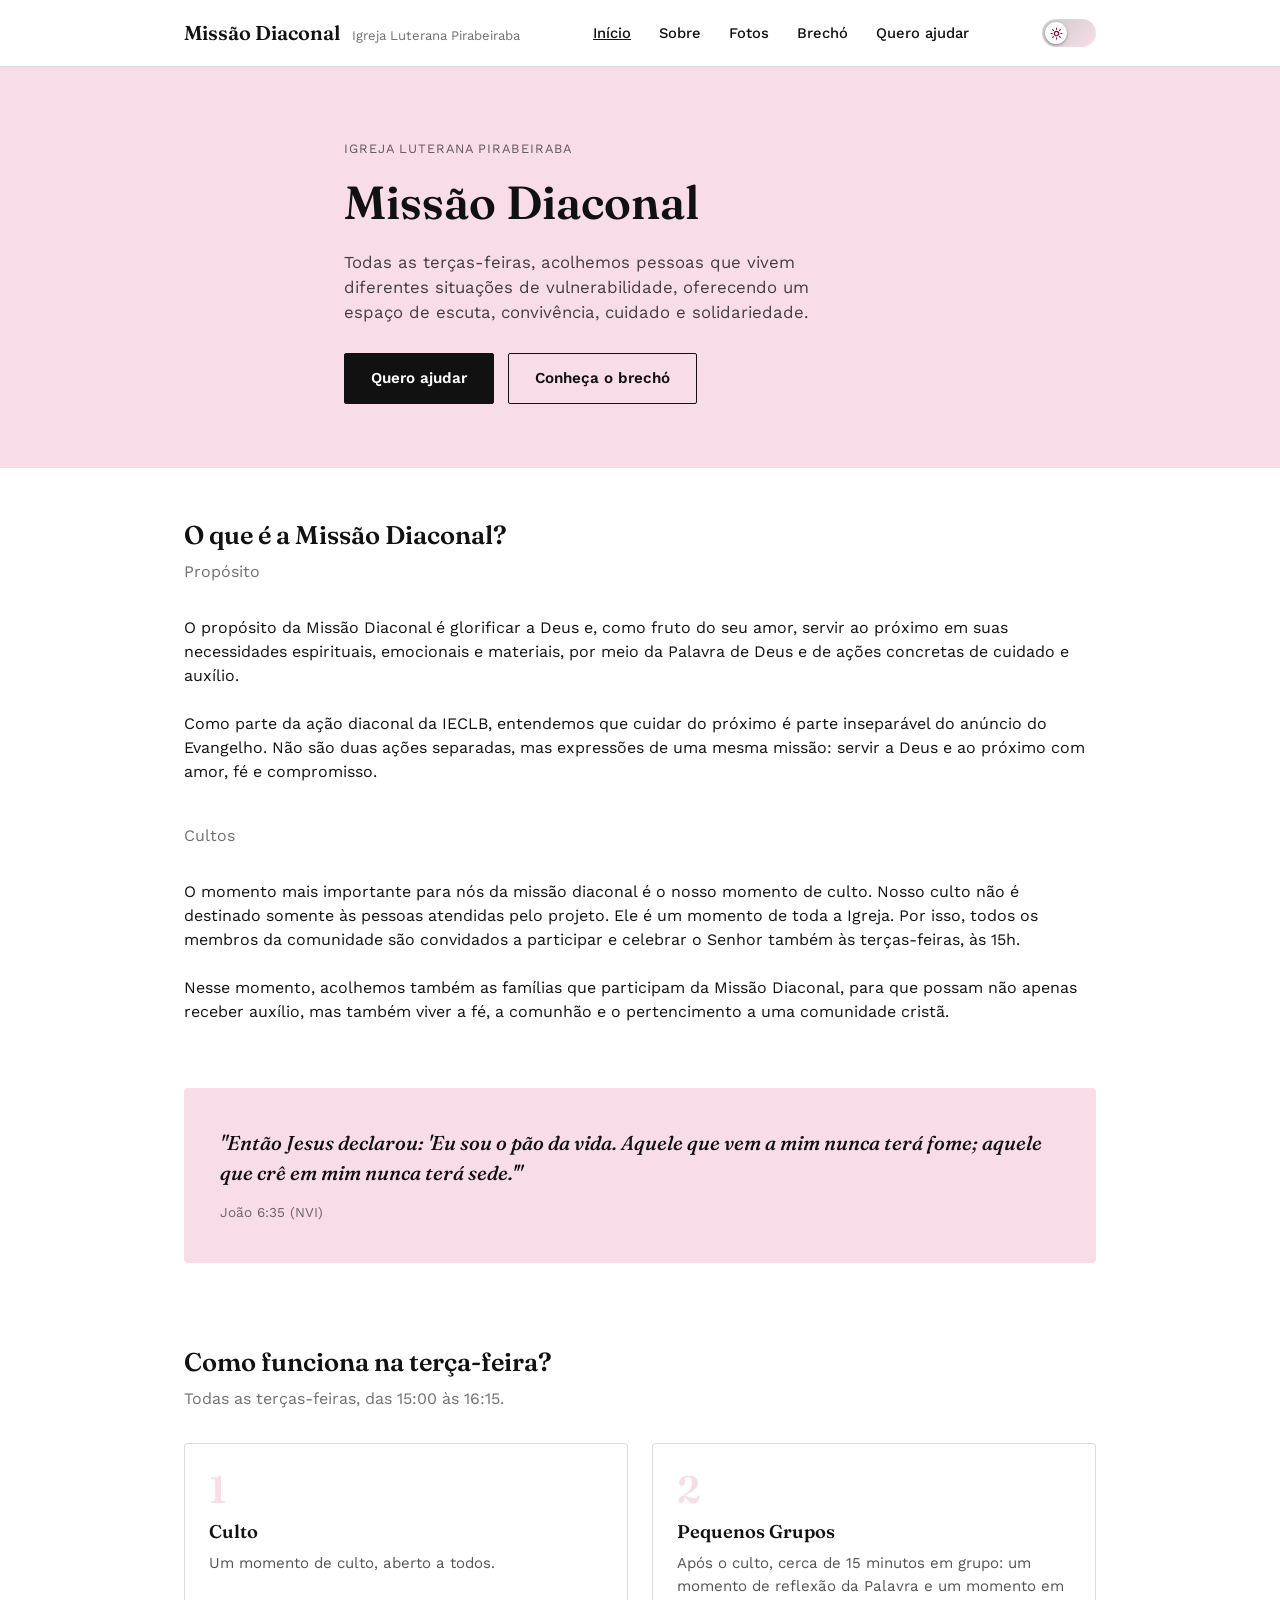
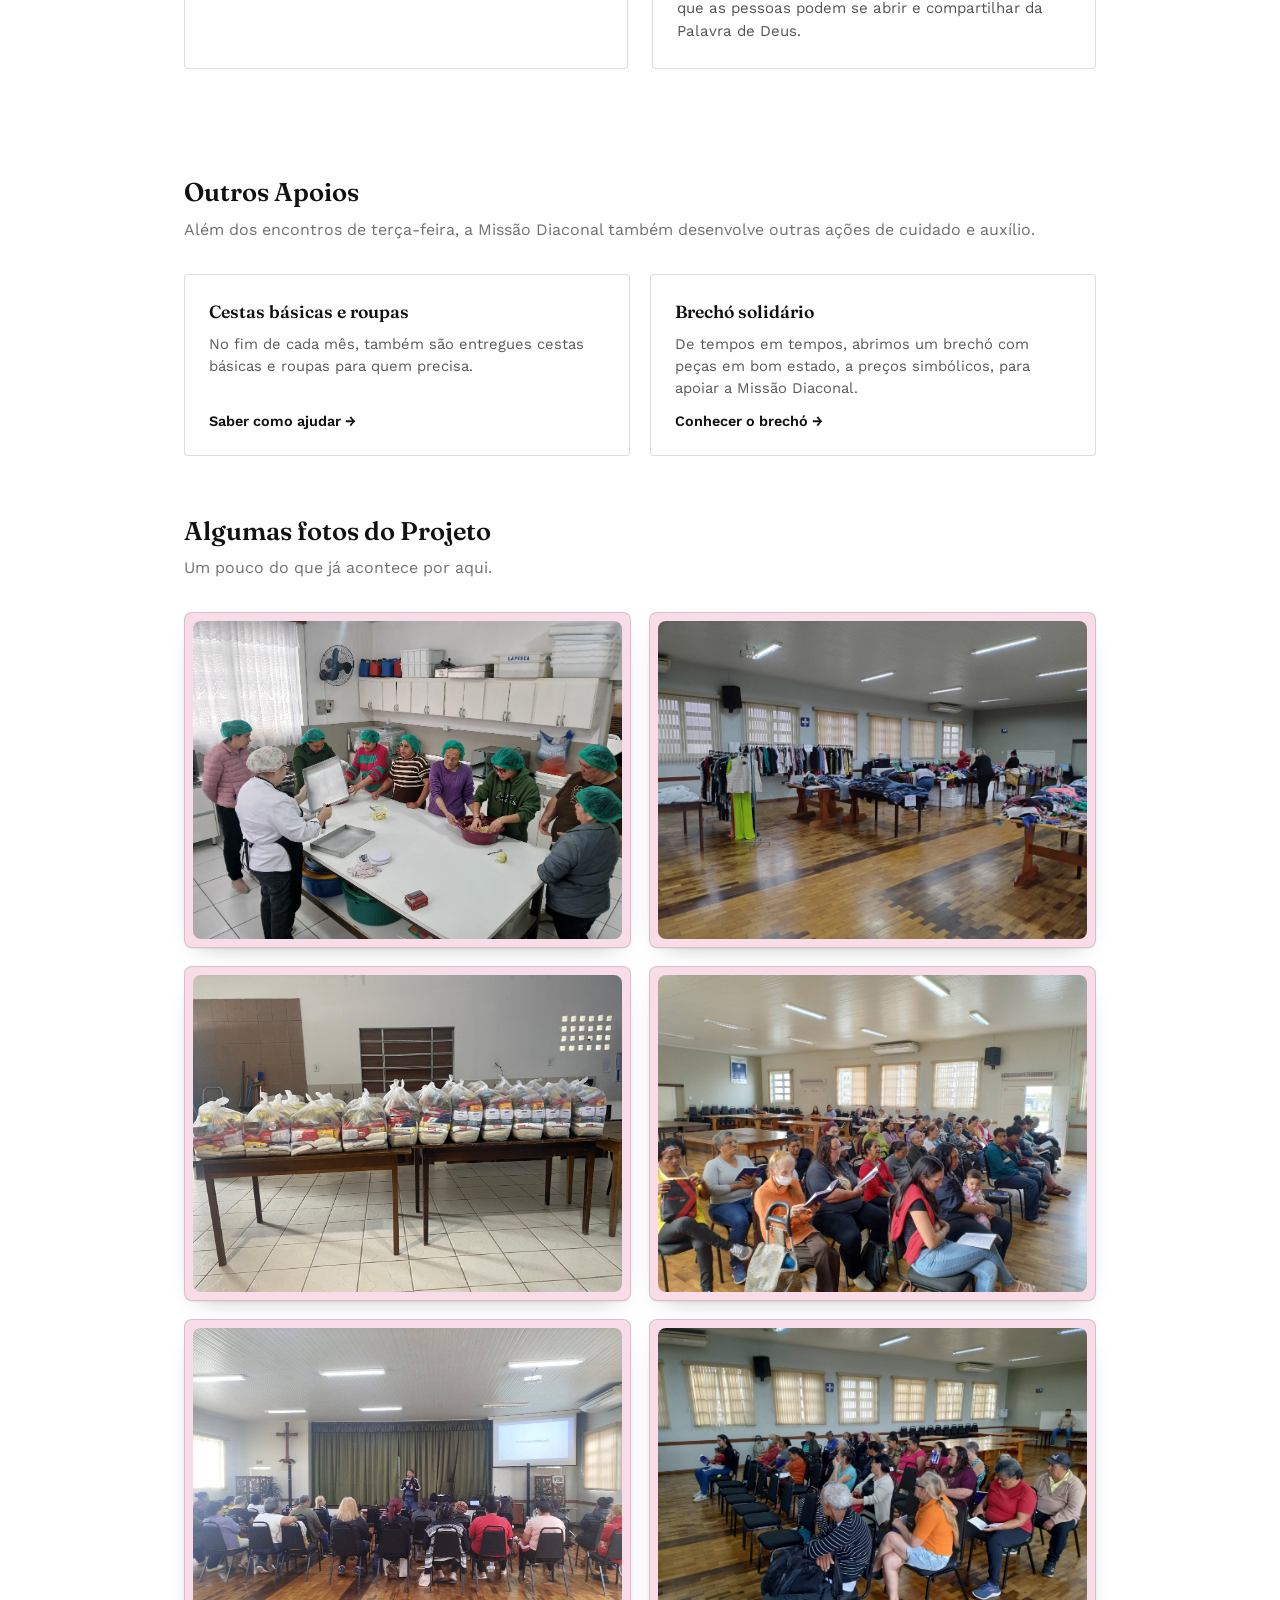
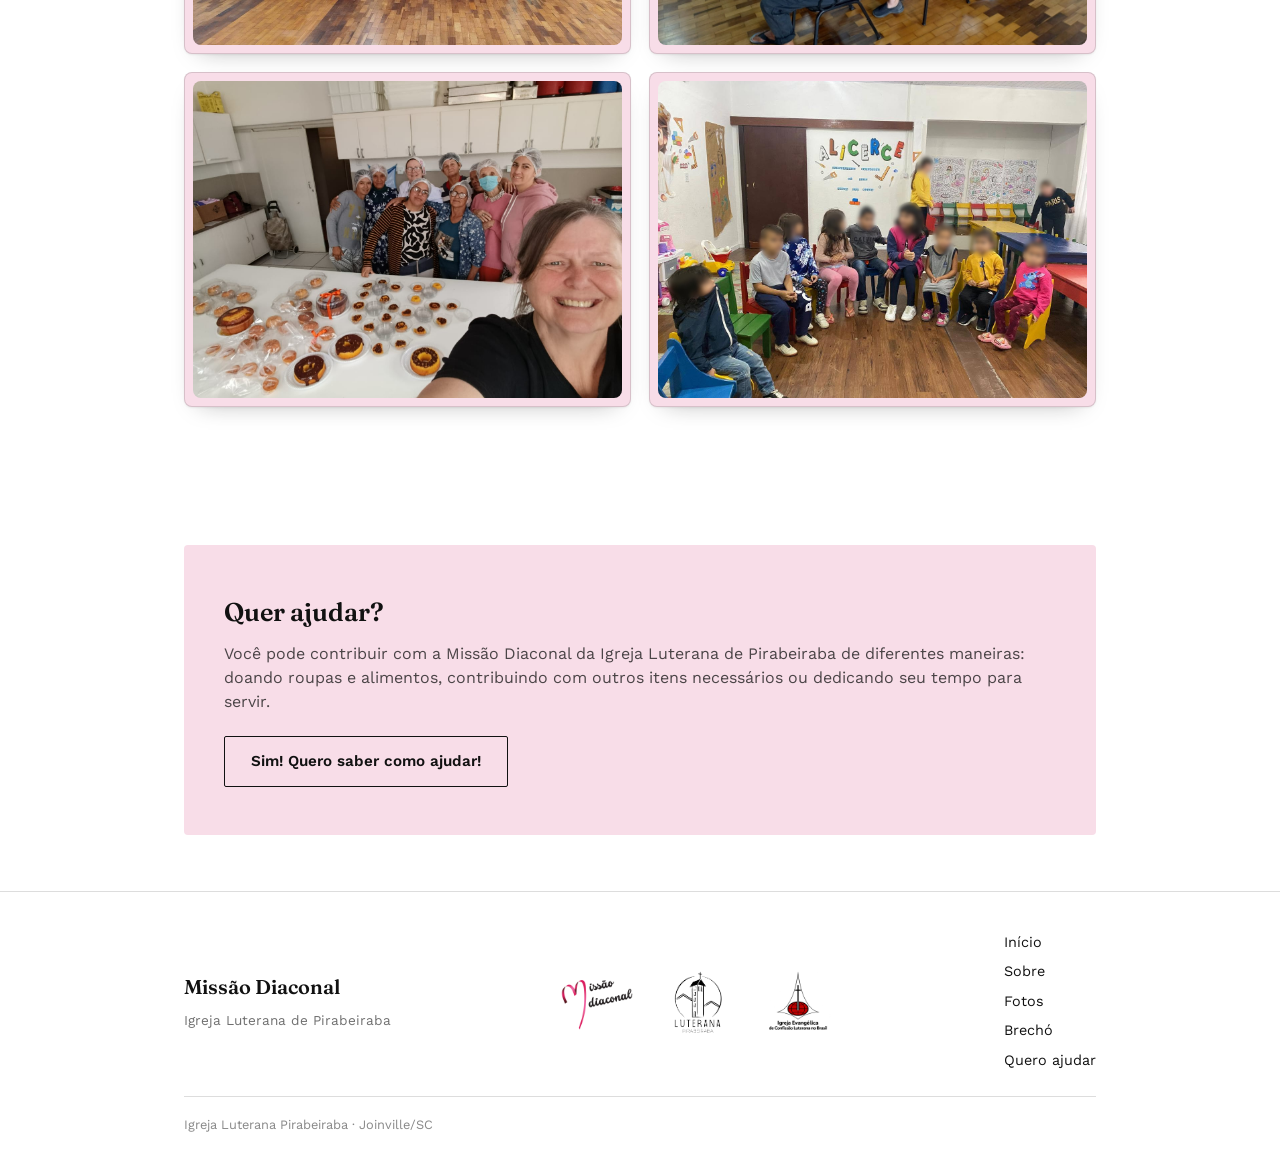
==== commit 98668631: "Versão 1.4.2 - style.css: remove max-width de .verse-text e .cta-band-inner para que o texto tenha a" ====
--- a/index.html
+++ b/index.html
@@ -6,9 +6,13 @@
 (function(){
   var t = localStorage.getItem('md-theme');
   if(!t){ t = window.matchMedia('(prefers-color-scheme: dark)').matches ? 'dark' : 'light'; }
-  if(t === 'dark'){ document.documentElement.setAttribute('data-theme','dark'); }
+  if(t === 'dark'){
+    document.documentElement.setAttribute('data-theme','dark');
+    document.querySelector('meta[name="theme-color"]').setAttribute('content', '#1a1a1a');
+  }
 })();
 </script>
+
 <meta charset="UTF-8">
 <meta name="viewport" content="width=device-width, initial-scale=1.0">
 <title>Home — Missão Diaconal</title>
@@ -191,11 +195,35 @@
     <div class="gallery-grid">
 
       <div class="gallery-item">
+        <img src="img/missao_diaconal/aula-culinaria-setembro-2026.jpg" alt="Curso de Culinária 2026" loading="lazy">
+      </div>
+
+      <div class="gallery-item">
+        <img src="img/missao_diaconal/brecho-11-08-2026.jpg" alt="Brechó01" loading="lazy">
+      </div>
+
+      <div class="gallery-item">
         <img src="img/missao_diaconal/cestas_basicas.jpeg" alt="Cestas Básicas" loading="lazy">
       </div>
 
       <div class="gallery-item">
+        <img src="img/missao_diaconal/culto-04-08-2026.jpg" alt="Culto01" loading="lazy">
+      </div>
+
+      <div class="gallery-item">
+        <img src="img/missao_diaconal/culto-08-09-2026.jpg" alt="Culto02" loading="lazy">
+      </div>
+
+      <div class="gallery-item">
+        <img src="img/missao_diaconal/culto-15-09-2026.jpg" alt="Culto03" loading="lazy">
+      </div>
+
+      <div class="gallery-item">
         <img src="img/missao_diaconal/curso_culinaria_2025.jpeg" alt="Curso de Culínaria 2025" loading="lazy">
+      </div>
+
+      <div class="gallery-item">
+        <img src="img/missao_diaconal/momento-das-criancas-02-06-2026.jpg" alt="Momento Culto Infantil" loading="lazy">
       </div>
 
     </div>
--- a/css/style.css
+++ b/css/style.css
@@ -163,23 +163,27 @@
 
 /* ---------- Faixa de destaque "Quer ajudar?" ---------- */
 .cta-band{ background: var(--tertiary); border-radius: 4px; margin: 56px 0; padding: 48px 40px; }
-.cta-band-inner{ max-width: 480px; }
+.cta-band-inner{ max-width: none; }
 .cta-band h2{ font-family: var(--font-display); font-weight: 600; font-size: 1.6rem; margin: 0 0 10px; }
 .cta-band p{ color: rgba(var(--ink-rgb),0.75); margin: 0 0 22px; }
 
 /* ---------- "Como posso ajudar?" em 3 passos ---------- */
 .steps-section{ padding: 24px 0 56px; }
-.steps-grid{ display:grid; grid-template-columns: repeat(auto-fit, minmax(220px,1fr)); gap: 32px; margin-top: 28px; }
+.steps-grid{ display:grid; grid-template-columns: repeat(auto-fit, minmax(220px,1fr)); gap: 24px; margin-top: 28px; align-items: stretch; }
+.step{
+  display:flex; flex-direction:column; height: 100%;
+  background: var(--white); border: 1px solid var(--line); border-radius: 4px;
+  padding: 26px 24px;
+}
 .step-num{ font-family: var(--font-display); font-size: 2.4rem; font-weight: 600; color: var(--tertiary); line-height:1; margin-bottom: 10px; }
 .step h3{ font-family: var(--font-display); font-size: 1.15rem; font-weight: 600; margin: 0 0 6px; }
 .step p{ margin:0; color: rgba(var(--ink-rgb),0.72); font-size: 0.94rem; }
 
 /* ---------- Cartões de necessidade / info institucional (as duas páginas) ---------- */
-.needs-section{ padding: 8px 0 56px; }
-.tags-grid{ display:grid; grid-template-columns: repeat(auto-fill, minmax(230px, 1fr)); gap: 20px; }
+.tags-grid{ display:grid; grid-template-columns: repeat(auto-fill, minmax(230px, 1fr)); gap: 20px; align-items: stretch; }
 .tag-card{
   position: relative; background: var(--white); border: 1px solid var(--line);
-  border-radius: 3px 12px 12px 3px; padding: 22px 20px 20px 30px;
+  border-radius: 3px 12px 12px 3px; padding: 22px 20px 20px 30px; height: 100%;
 }
 .tag-card::before{
   content:""; position:absolute; left: 12px; top: 22px; width: 8px; height: 8px;
@@ -196,8 +200,8 @@
 .tag-card h3{ font-family: var(--font-display); font-size: 1.05rem; font-weight: 600; margin: 0 0 6px; }
 .tag-card p{ font-size: 0.9rem; color: rgba(var(--ink-rgb),0.72); margin: 0; }
 
-.info-grid{ display:grid; grid-template-columns: repeat(auto-fit, minmax(220px, 1fr)); gap: 20px; }
-.info-card{ position: relative; background: var(--tertiary); border-radius: 4px; padding: 26px 22px; }
+.info-grid{ display:grid; grid-template-columns: repeat(auto-fit, minmax(220px, 1fr)); gap: 20px; align-items: stretch; }
+.info-card{ position: relative; background: var(--tertiary); border-radius: 4px; padding: 26px 22px; height: 100%; }
 .info-card h2{ font-family: var(--font-display); font-weight: 600; font-size: 1.25rem; margin: 0 0 6px; }
 .tag-hole{ position:absolute; top: 18px; right: 18px; width: 10px; height: 10px; border-radius: 50%; border: 1.5px solid var(--black); }
 .info-card p{ margin:0; color: rgba(var(--ink-rgb),0.78); }
@@ -229,7 +233,7 @@
   width: 100%;
   height: 100%;
   object-fit: cover;
-  border-radius: 0;
+  border-radius: 8px;
   transition: transform 0.5s ease;
 }
 .gallery-item:hover img{
@@ -238,7 +242,7 @@
 
 /* ---------- Sobre o projeto (index.html) ---------- */
 .about-section{ padding: 8px 0 64px; }
-.about-inner{ max-width: 62ch; }
+.about-inner{ max-width: none; }
 .about-tag{
   display:inline-block; margin-top: 16px; font-size: 0.78rem; letter-spacing: 0.04em;
   color: rgba(var(--ink-rgb),0.55); border-top: 1px solid var(--line); padding-top: 12px;
@@ -247,24 +251,27 @@
 /* ---------- Versículo ---------- */
 .verse-section{ padding: 0 0 56px; }
 .verse-block{
-  background: var(--tertiary); border-radius: 4px; padding: 40px 36px; max-width: 640px;
+  background: var(--tertiary); border-radius: 4px; padding: 40px 36px;
 }
 .verse-text{
   font-family: var(--font-display); font-style: italic; font-weight: 500;
   font-size: 1.25rem; line-height: 1.5; margin: 0 0 14px; color: var(--black);
+  max-width: none;
 }
 .verse-ref{ font-size: 0.85rem; color: rgba(var(--ink-rgb),0.6); margin:0; }
 
 /* ---------- Card de link (ex.: home -> página do brechó) ---------- */
-.link-card-grid{ display:grid; grid-template-columns: repeat(auto-fit, minmax(240px, 1fr)); gap: 20px; }
+.link-card-grid{ display:grid; grid-template-columns: repeat(auto-fit, minmax(240px, 1fr)); gap: 20px; align-items: stretch; }
 .inline-link-card{
-  display:block; background: var(--white); border: 1px solid var(--line); border-radius: 4px;
-  padding: 24px 24px 22px; text-decoration:none;
+  display:flex; flex-direction:column; background: var(--white); border: 1px solid var(--line); border-radius: 4px;
+  padding: 24px 24px 22px; text-decoration:none; height: 100%;
 }
 .inline-link-card:hover{ border-color: var(--black); }
 .inline-link-card h3{ font-family: var(--font-display); font-weight:600; font-size:1.1rem; margin:0 0 8px; }
 .inline-link-card p{ margin:0 0 12px; font-size:0.92rem; color: rgba(var(--ink-rgb),0.7); }
-.inline-link-card .arrow{ font-weight:600; font-size: 0.9rem; }
+/* margin-top:auto empurra a seta para o rodapé do card, alinhando todos os
+   cards da fileira mesmo quando os textos têm tamanhos diferentes */
+.inline-link-card .arrow{ font-weight:600; font-size: 0.9rem; margin-top:auto; }
 .info-card-static{
   background: var(--white); border: 1px solid var(--line); border-radius: 4px; padding: 24px 24px 22px;
 }
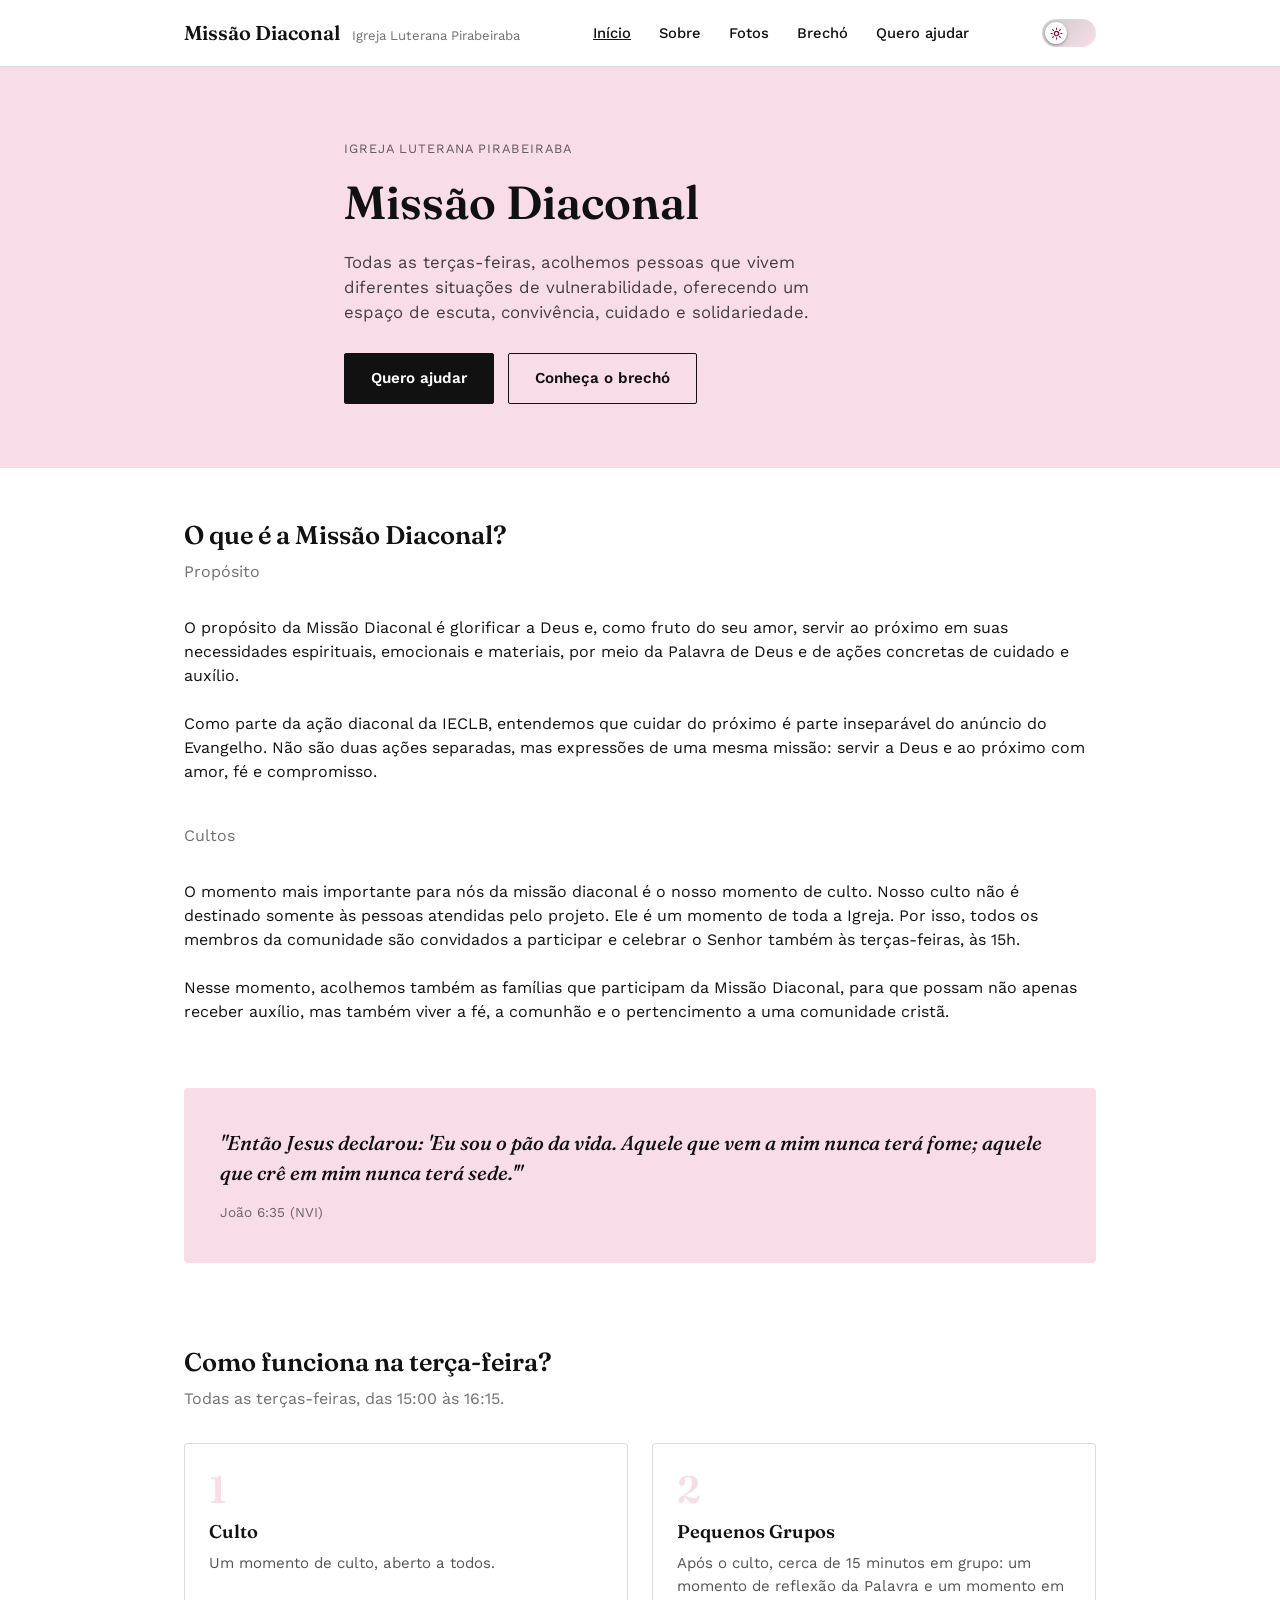
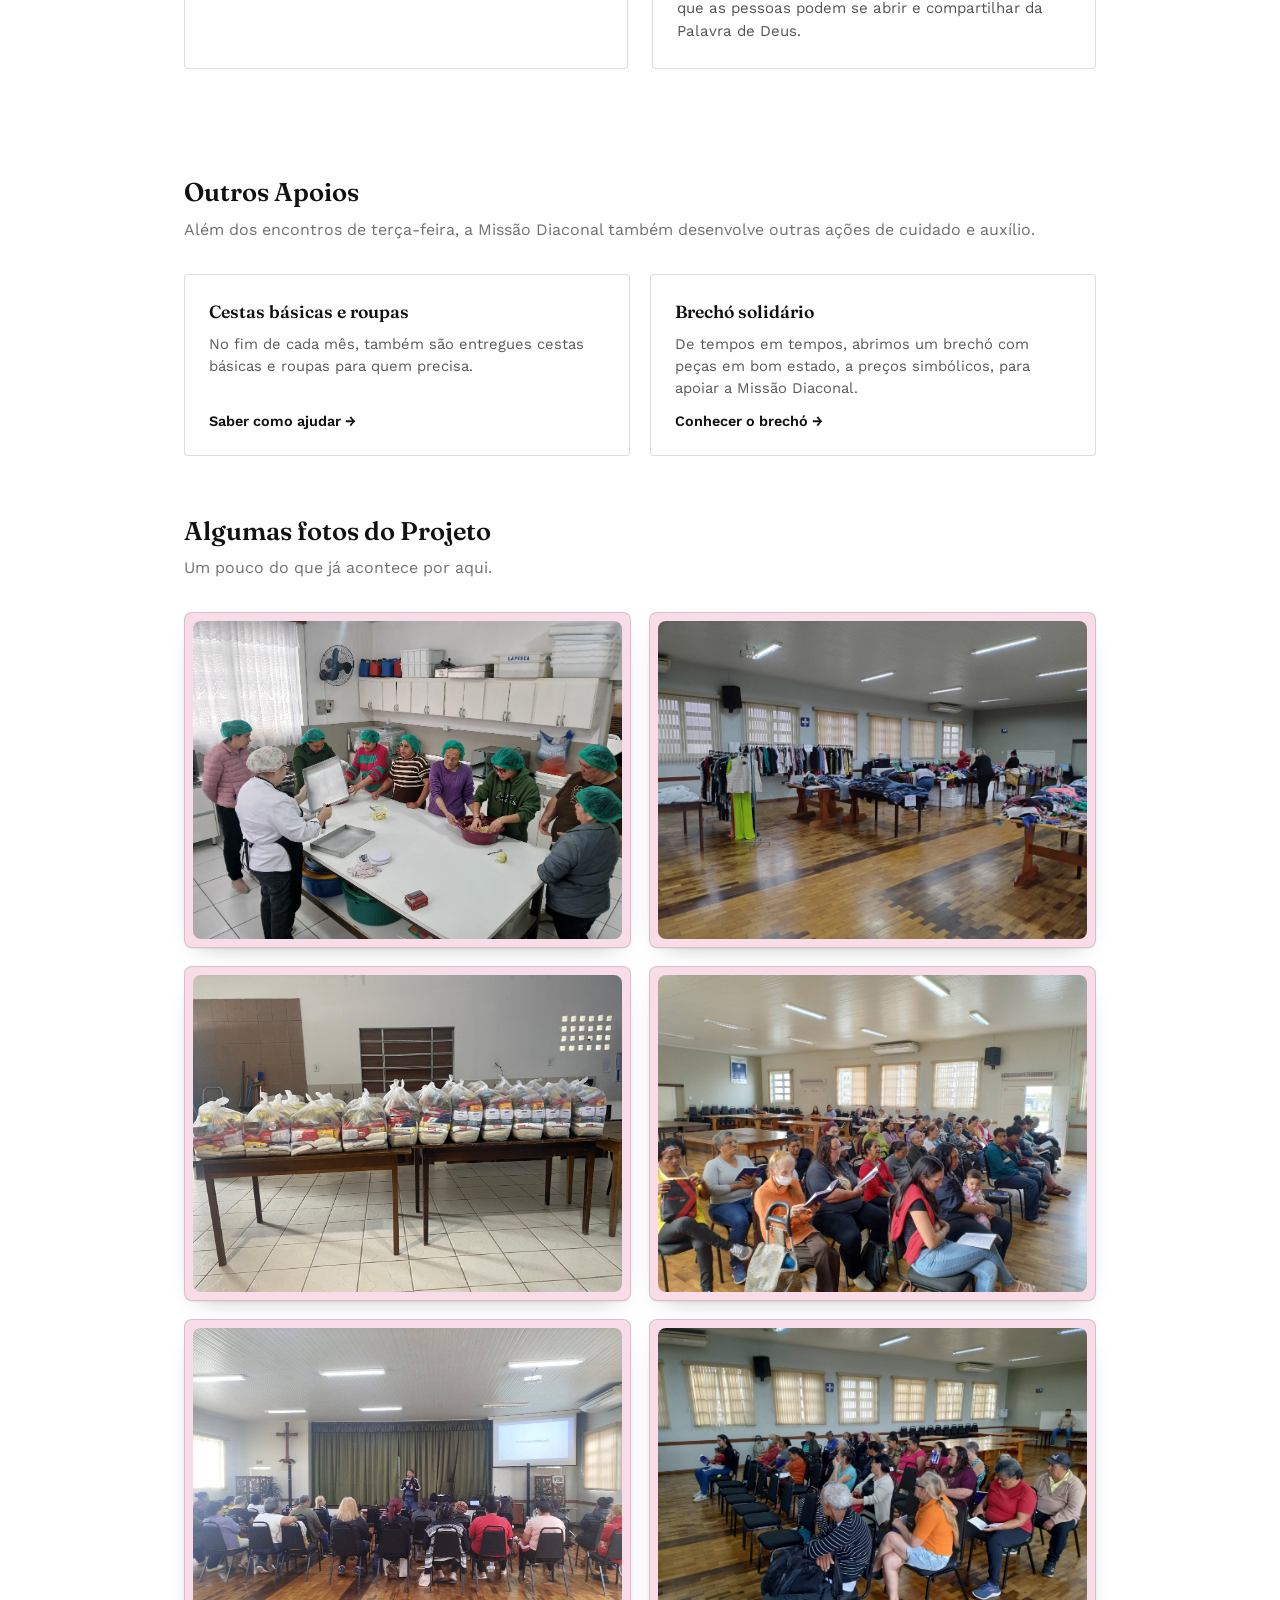
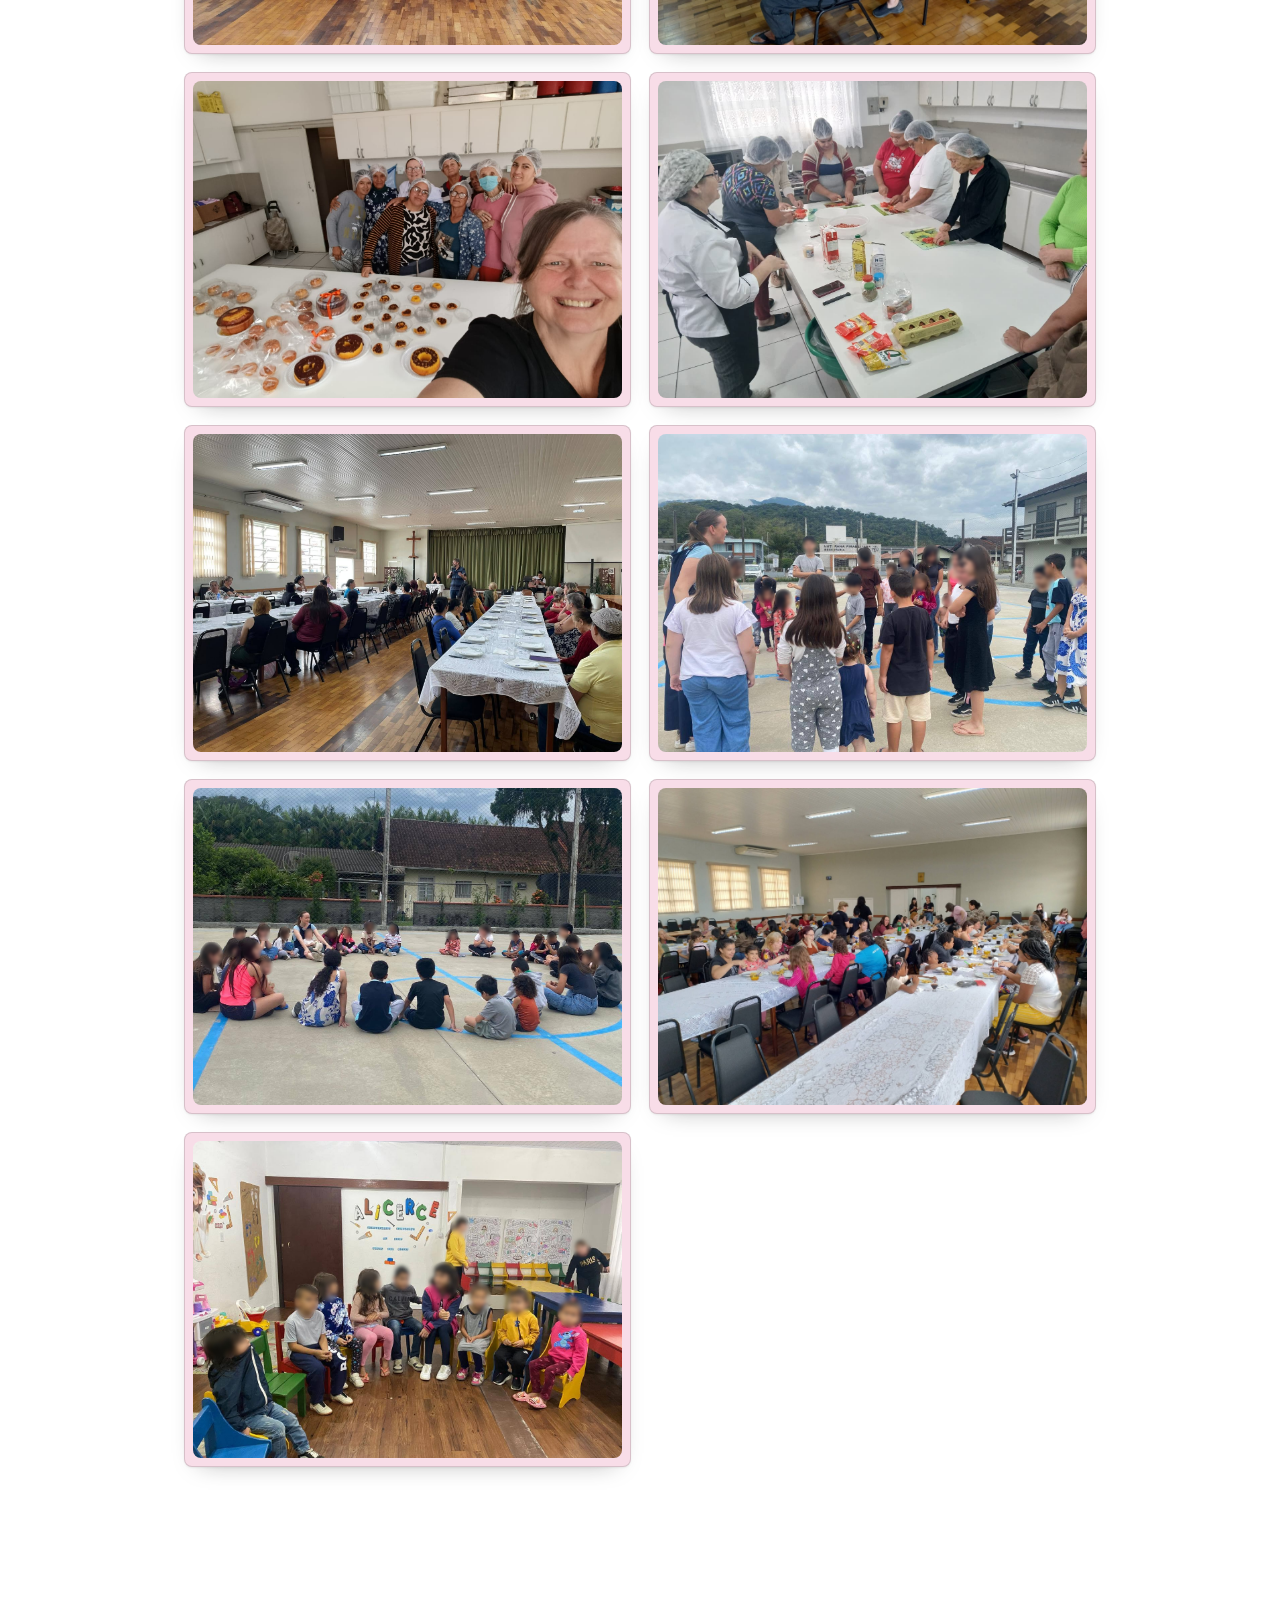
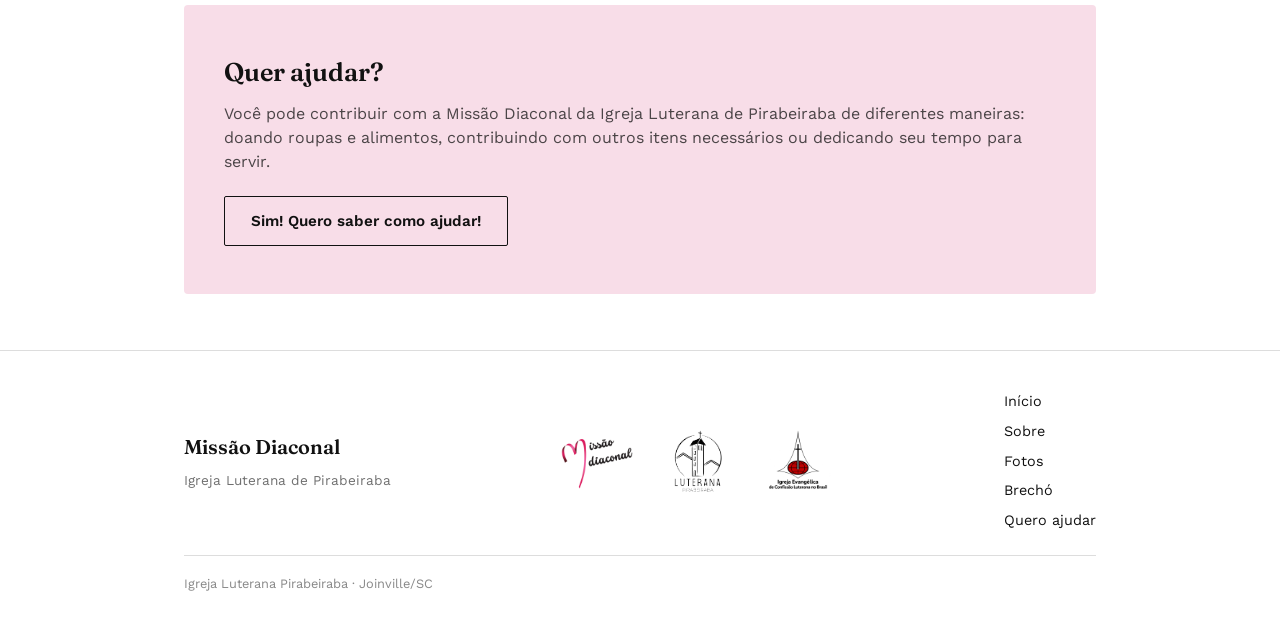
==== commit 9d915491: "Versão 1.4.3 - index.html: atualiza a galeria de fotos com as novas imagens - Adiciona a fotos do di" ====
--- a/index.html
+++ b/index.html
@@ -223,7 +223,27 @@
       </div>
 
       <div class="gallery-item">
-        <img src="img/missao_diaconal/momento-das-criancas-02-06-2026.jpg" alt="Momento Culto Infantil" loading="lazy">
+        <img src="img/missao_diaconal/curso_culinaria_2026.jpeg" alt="Curso de Culínaria 2026" loading="lazy">
+      </div>
+
+      <div class="gallery-item">
+        <img src="img/missao_diaconal/dia_das_criancas.jpg" alt="Dia das Crianças 2026" loading="lazy">
+      </div>
+
+      <div class="gallery-item">
+        <img src="img/missao_diaconal/dia_das_criancas1.jpg" alt="Dia das Crianças 2026" loading="lazy">
+      </div>
+
+      <div class="gallery-item">
+        <img src="img/missao_diaconal/dia_das_criancas2.jpg" alt="Dia das Crianças 2026" loading="lazy">
+      </div>
+
+      <div class="gallery-item">
+        <img src="img/missao_diaconal/dia_das_criancas3.jpg" alt="Dia das Crianças 2026" loading="lazy">
+      </div>
+
+      <div class="gallery-item">
+        <img src="img/missao_diaconal/momento-das-criancas-02-06-2026.jpg" alt="Dia das Crianças 2026" loading="lazy">
       </div>
 
     </div>
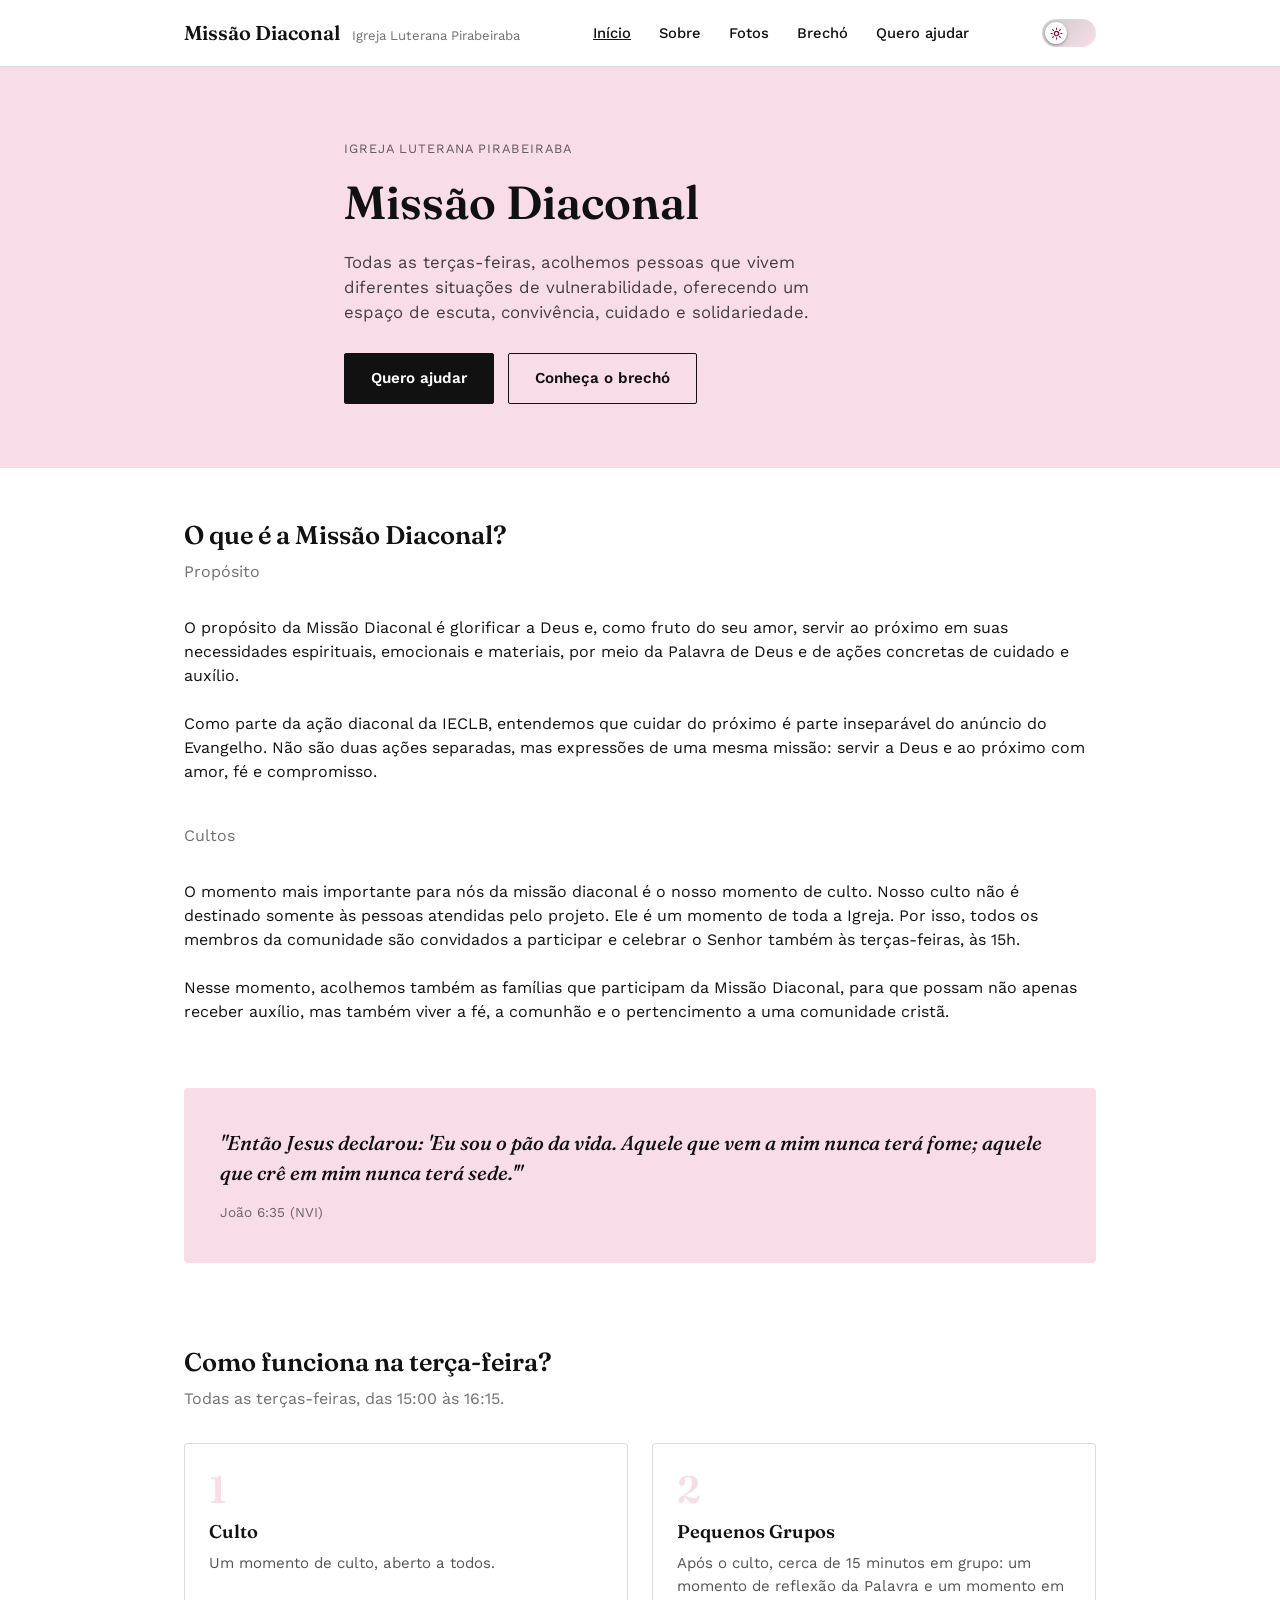
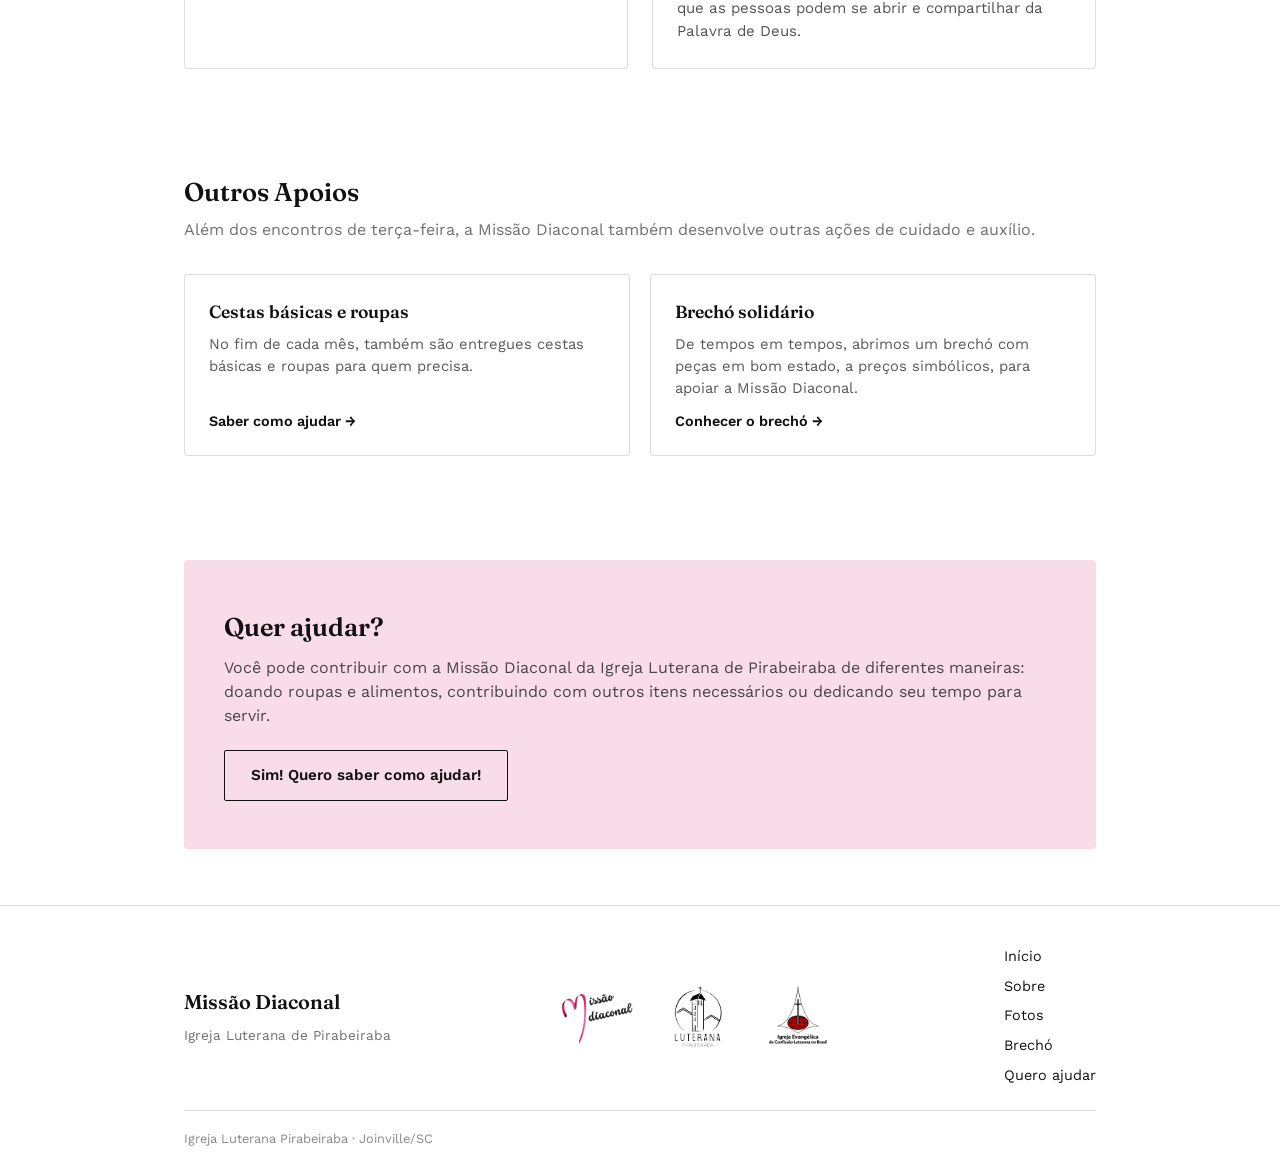
==== commit 4d33fa9d: "Versão 1.5 - fotos.html: cria a página de fotos, separada da home, com tópicos em ordem cronológica " ====
--- a/index.html
+++ b/index.html
@@ -46,7 +46,7 @@
     <nav class="main-nav" id="main-nav" aria-label="Navegação principal">
       <a href="index.html#" aria-current="page">Início</a>
       <a href="#sobre">Sobre</a>
-      <a href="#fotos">Fotos</a>
+      <a href="fotos.html">Fotos</a>
       <a href="brecho.html">Brechó</a>
       <a href="ajudar.html">Quero ajudar</a>
     </nav>
@@ -186,69 +186,6 @@
 
   </section>
 
-  <section class="gallery-section" id="fotos">
-    <h2 class="section-label">Algumas fotos do Projeto</h2>
-    <p class="section-lede">
-      Um pouco do que já acontece por aqui.
-    </p>
-
-    <div class="gallery-grid">
-
-      <div class="gallery-item">
-        <img src="img/missao_diaconal/aula-culinaria-setembro-2026.jpg" alt="Curso de Culinária 2026" loading="lazy">
-      </div>
-
-      <div class="gallery-item">
-        <img src="img/missao_diaconal/brecho-11-08-2026.jpg" alt="Brechó01" loading="lazy">
-      </div>
-
-      <div class="gallery-item">
-        <img src="img/missao_diaconal/cestas_basicas.jpeg" alt="Cestas Básicas" loading="lazy">
-      </div>
-
-      <div class="gallery-item">
-        <img src="img/missao_diaconal/culto-04-08-2026.jpg" alt="Culto01" loading="lazy">
-      </div>
-
-      <div class="gallery-item">
-        <img src="img/missao_diaconal/culto-08-09-2026.jpg" alt="Culto02" loading="lazy">
-      </div>
-
-      <div class="gallery-item">
-        <img src="img/missao_diaconal/culto-15-09-2026.jpg" alt="Culto03" loading="lazy">
-      </div>
-
-      <div class="gallery-item">
-        <img src="img/missao_diaconal/curso_culinaria_2025.jpeg" alt="Curso de Culínaria 2025" loading="lazy">
-      </div>
-
-      <div class="gallery-item">
-        <img src="img/missao_diaconal/curso_culinaria_2026.jpeg" alt="Curso de Culínaria 2026" loading="lazy">
-      </div>
-
-      <div class="gallery-item">
-        <img src="img/missao_diaconal/dia_das_criancas.jpg" alt="Dia das Crianças 2026" loading="lazy">
-      </div>
-
-      <div class="gallery-item">
-        <img src="img/missao_diaconal/dia_das_criancas1.jpg" alt="Dia das Crianças 2026" loading="lazy">
-      </div>
-
-      <div class="gallery-item">
-        <img src="img/missao_diaconal/dia_das_criancas2.jpg" alt="Dia das Crianças 2026" loading="lazy">
-      </div>
-
-      <div class="gallery-item">
-        <img src="img/missao_diaconal/dia_das_criancas3.jpg" alt="Dia das Crianças 2026" loading="lazy">
-      </div>
-
-      <div class="gallery-item">
-        <img src="img/missao_diaconal/momento-das-criancas-02-06-2026.jpg" alt="Dia das Crianças 2026" loading="lazy">
-      </div>
-
-    </div>
-  </section>
-
   <section class="cta-band">
     <div class="cta-band-inner">
       <h2>Quer ajudar?</h2>
@@ -300,7 +237,7 @@
       <nav class="footer-nav" aria-label="Links do rodapé">
         <a href="index.html#">Início</a>
         <a href="#sobre">Sobre</a>
-        <a href="#fotos">Fotos</a>
+        <a href="fotos.html">Fotos</a>
         <a href="brecho.html">Brechó</a>
         <a href="ajudar.html">Quero ajudar</a>
       </nav>
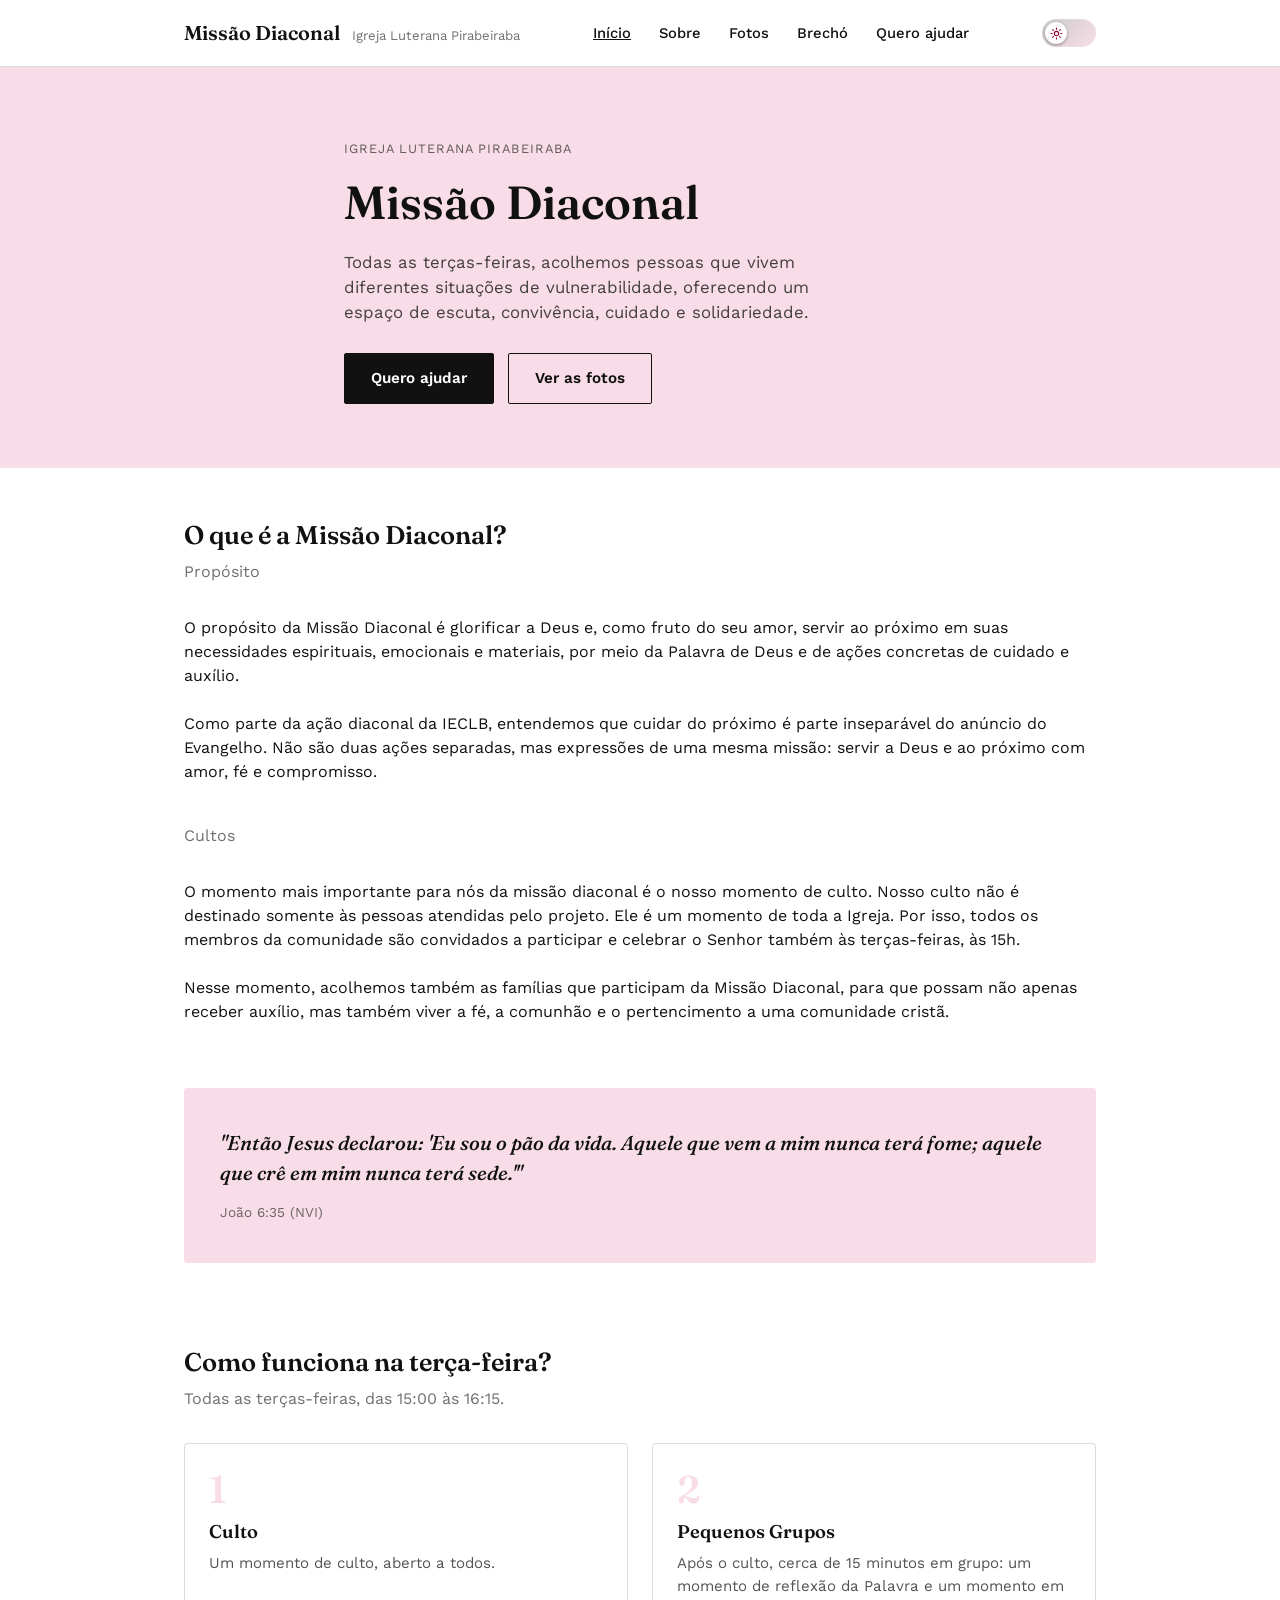
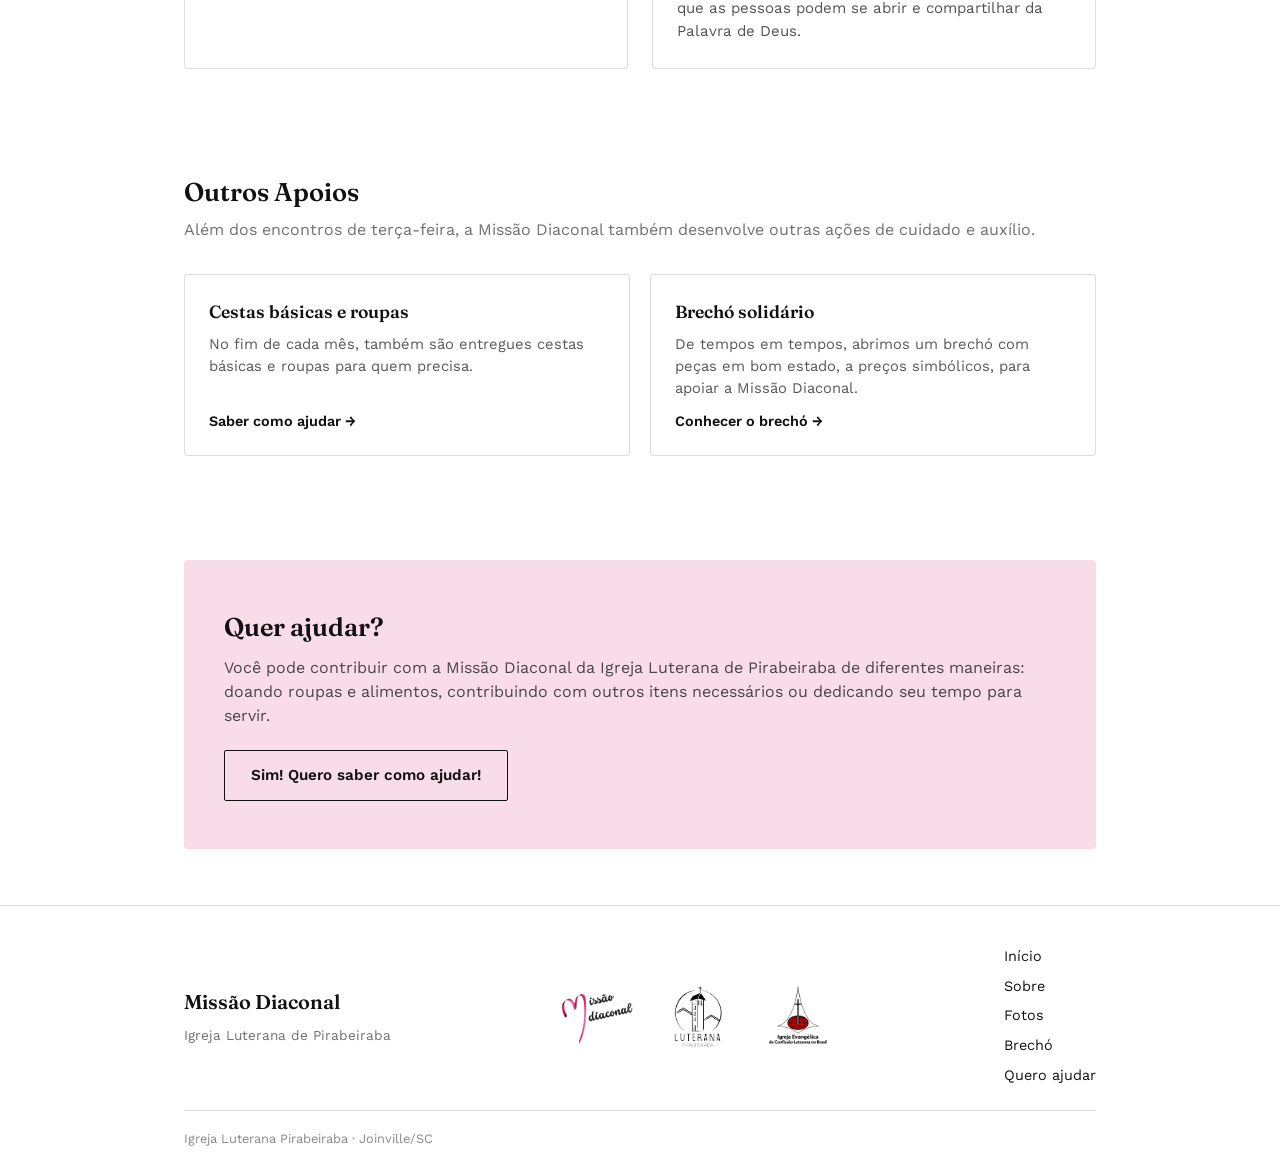
==== commit dff42fce: "Versão 1.5.1 - Refinamento nos arquivos .html no tocante a escrita e composição gramatical do texto." ====
--- a/index.html
+++ b/index.html
@@ -77,7 +77,7 @@
     </p>
     <div class="hero-actions">
       <a href="ajudar.html" class="btn btn-primary">Quero ajudar</a>
-      <a href="brecho.html" class="btn btn-outline">Conheça o brechó</a>
+      <a href="fotos.html" class="btn btn-outline">Ver as fotos</a>
     </div>
   </div>
 </section>
--- a/css/style.css
+++ b/css/style.css
@@ -269,8 +269,6 @@
 .inline-link-card:hover{ border-color: var(--black); }
 .inline-link-card h3{ font-family: var(--font-display); font-weight:600; font-size:1.1rem; margin:0 0 8px; }
 .inline-link-card p{ margin:0 0 12px; font-size:0.92rem; color: rgba(var(--ink-rgb),0.7); }
-/* margin-top:auto empurra a seta para o rodapé do card, alinhando todos os
-   cards da fileira mesmo quando os textos têm tamanhos diferentes */
 .inline-link-card .arrow{ font-weight:600; font-size: 0.9rem; margin-top:auto; }
 .info-card-static{
   background: var(--white); border: 1px solid var(--line); border-radius: 4px; padding: 24px 24px 22px;
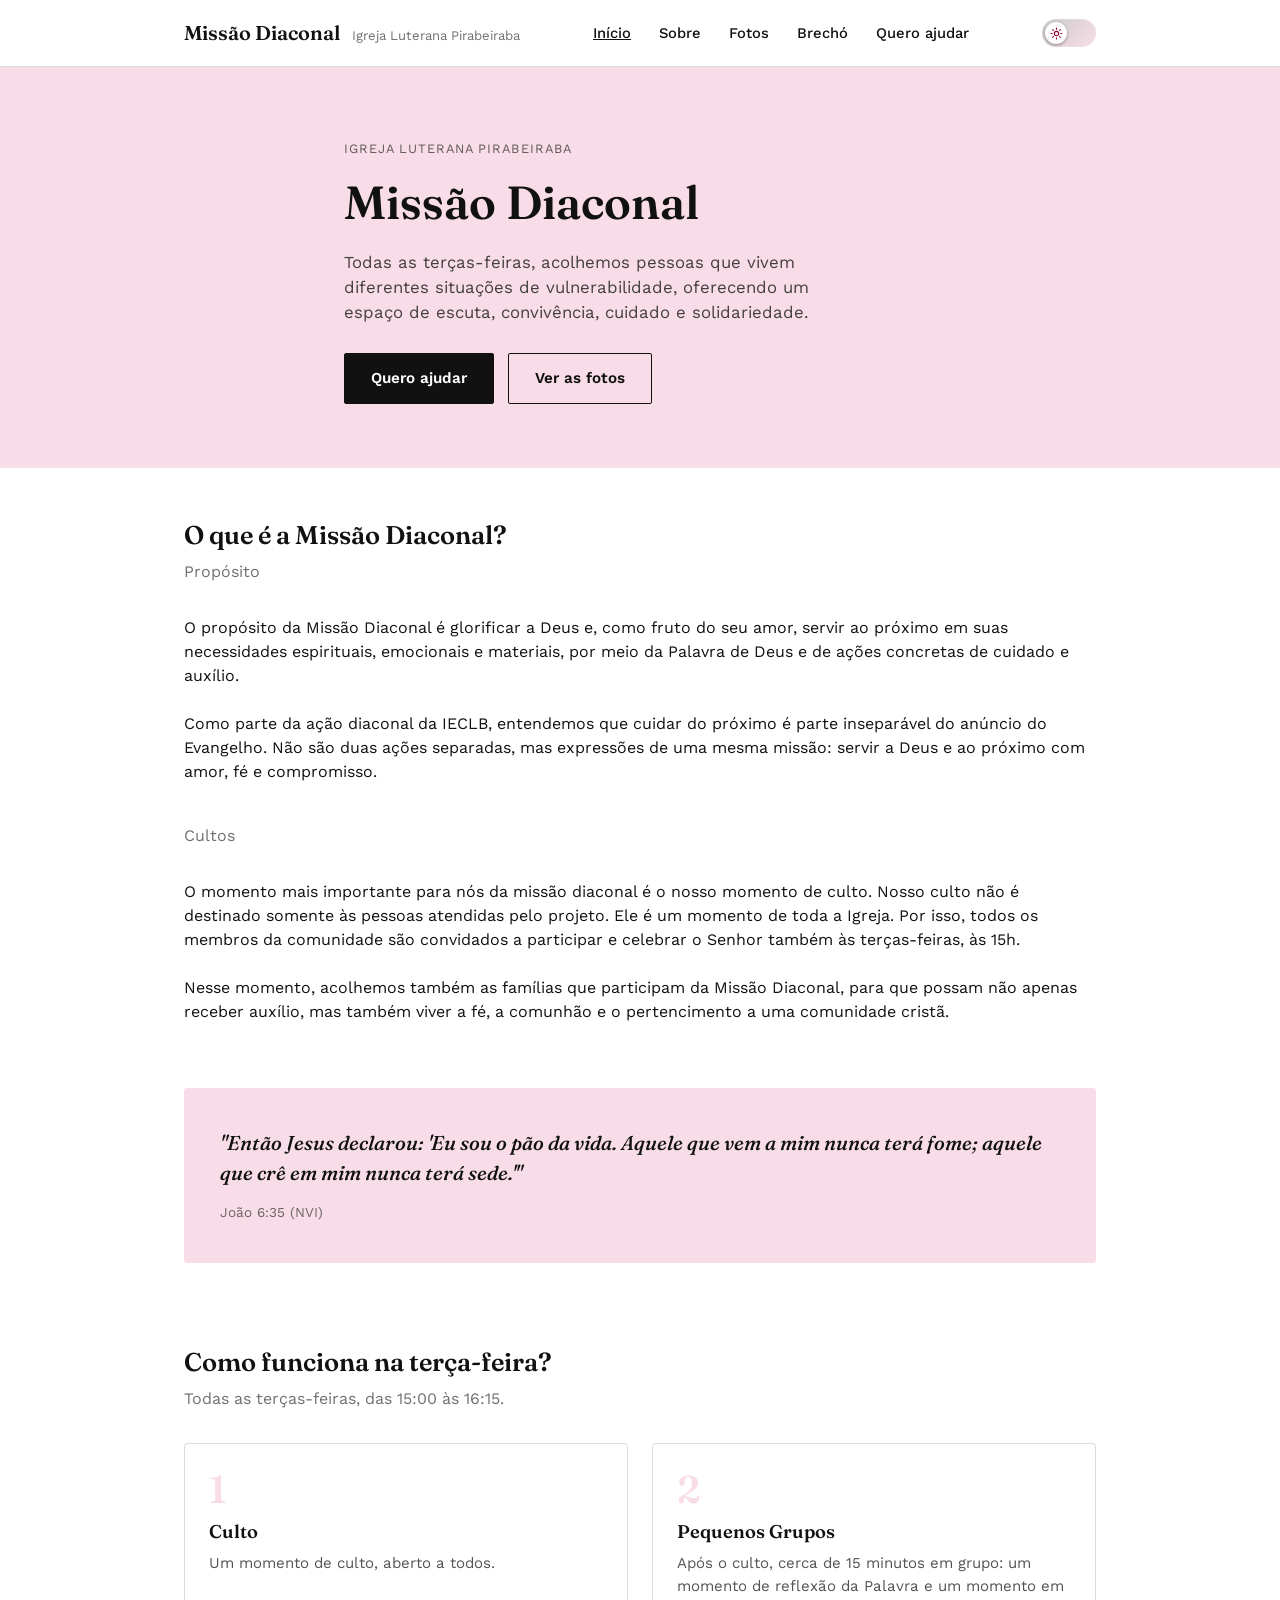
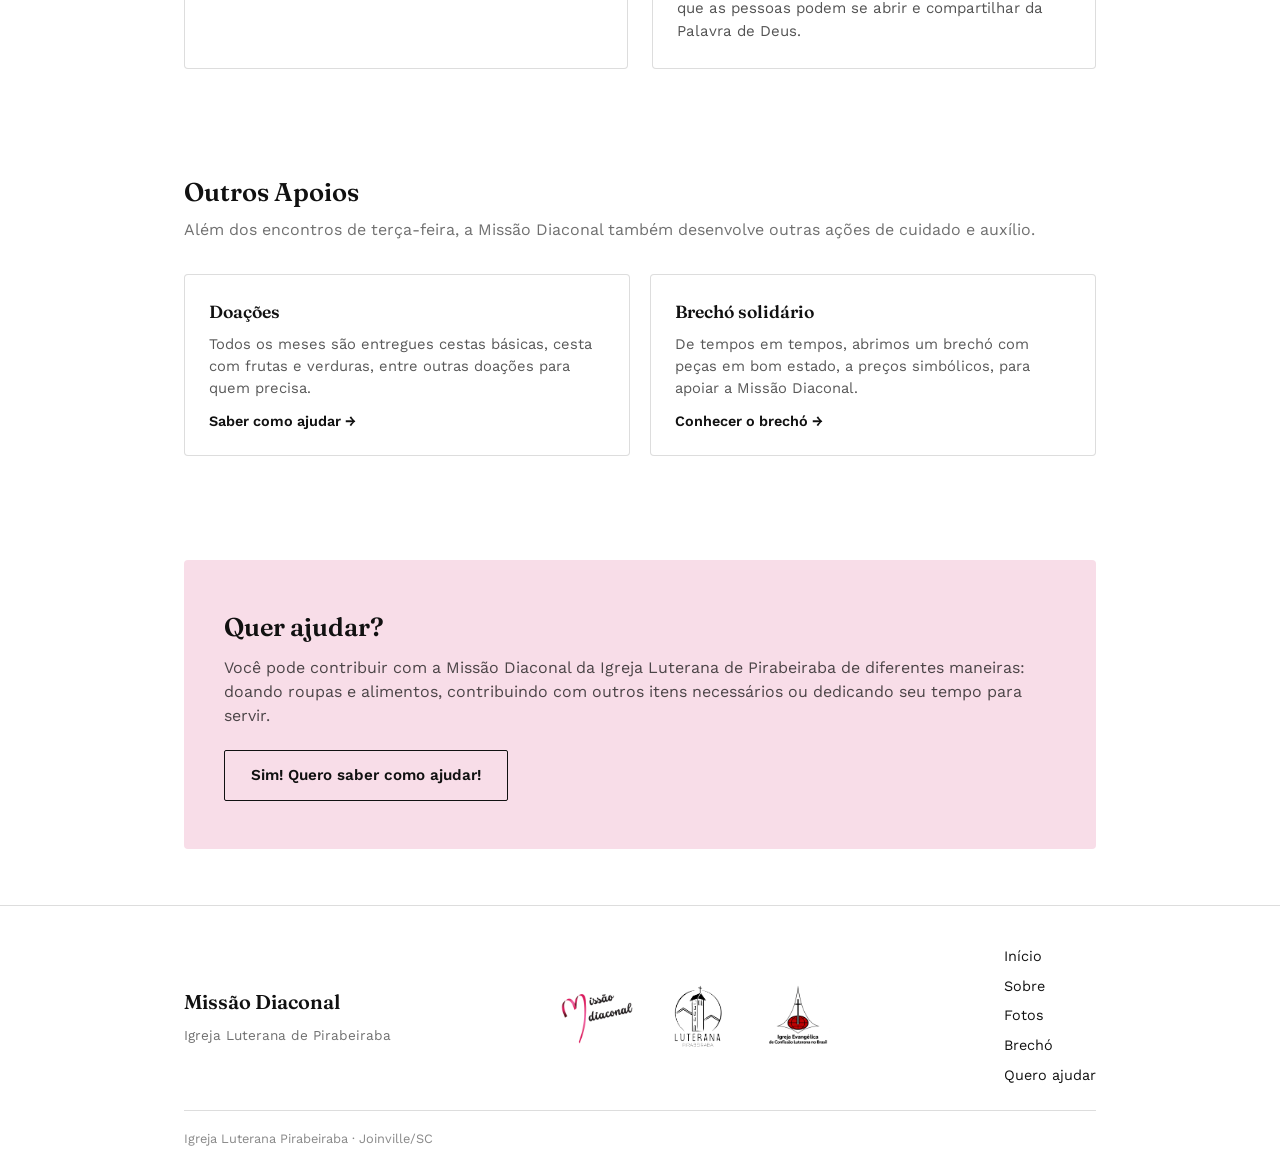
==== commit 650672be: "Versão 1.5.3 - Pequena edição na seção "Outros Apoios"" ====
--- a/index.html
+++ b/index.html
@@ -170,9 +170,10 @@
 
     <div class="link-card-grid">
       <a href="ajudar.html" class="inline-link-card">
-        <h3>Cestas básicas e roupas</h3>
-        <p>No fim de cada mês, também são entregues cestas
-          básicas e roupas para quem precisa.</p>
+        <h3>Doações</h3>
+        <p>Todos os meses são entregues
+          cestas básicas, cesta com frutas e verduras,
+          entre outras doações para quem precisa.</p>
           <span class="arrow">Saber como ajudar →</span>
       </a>
 
